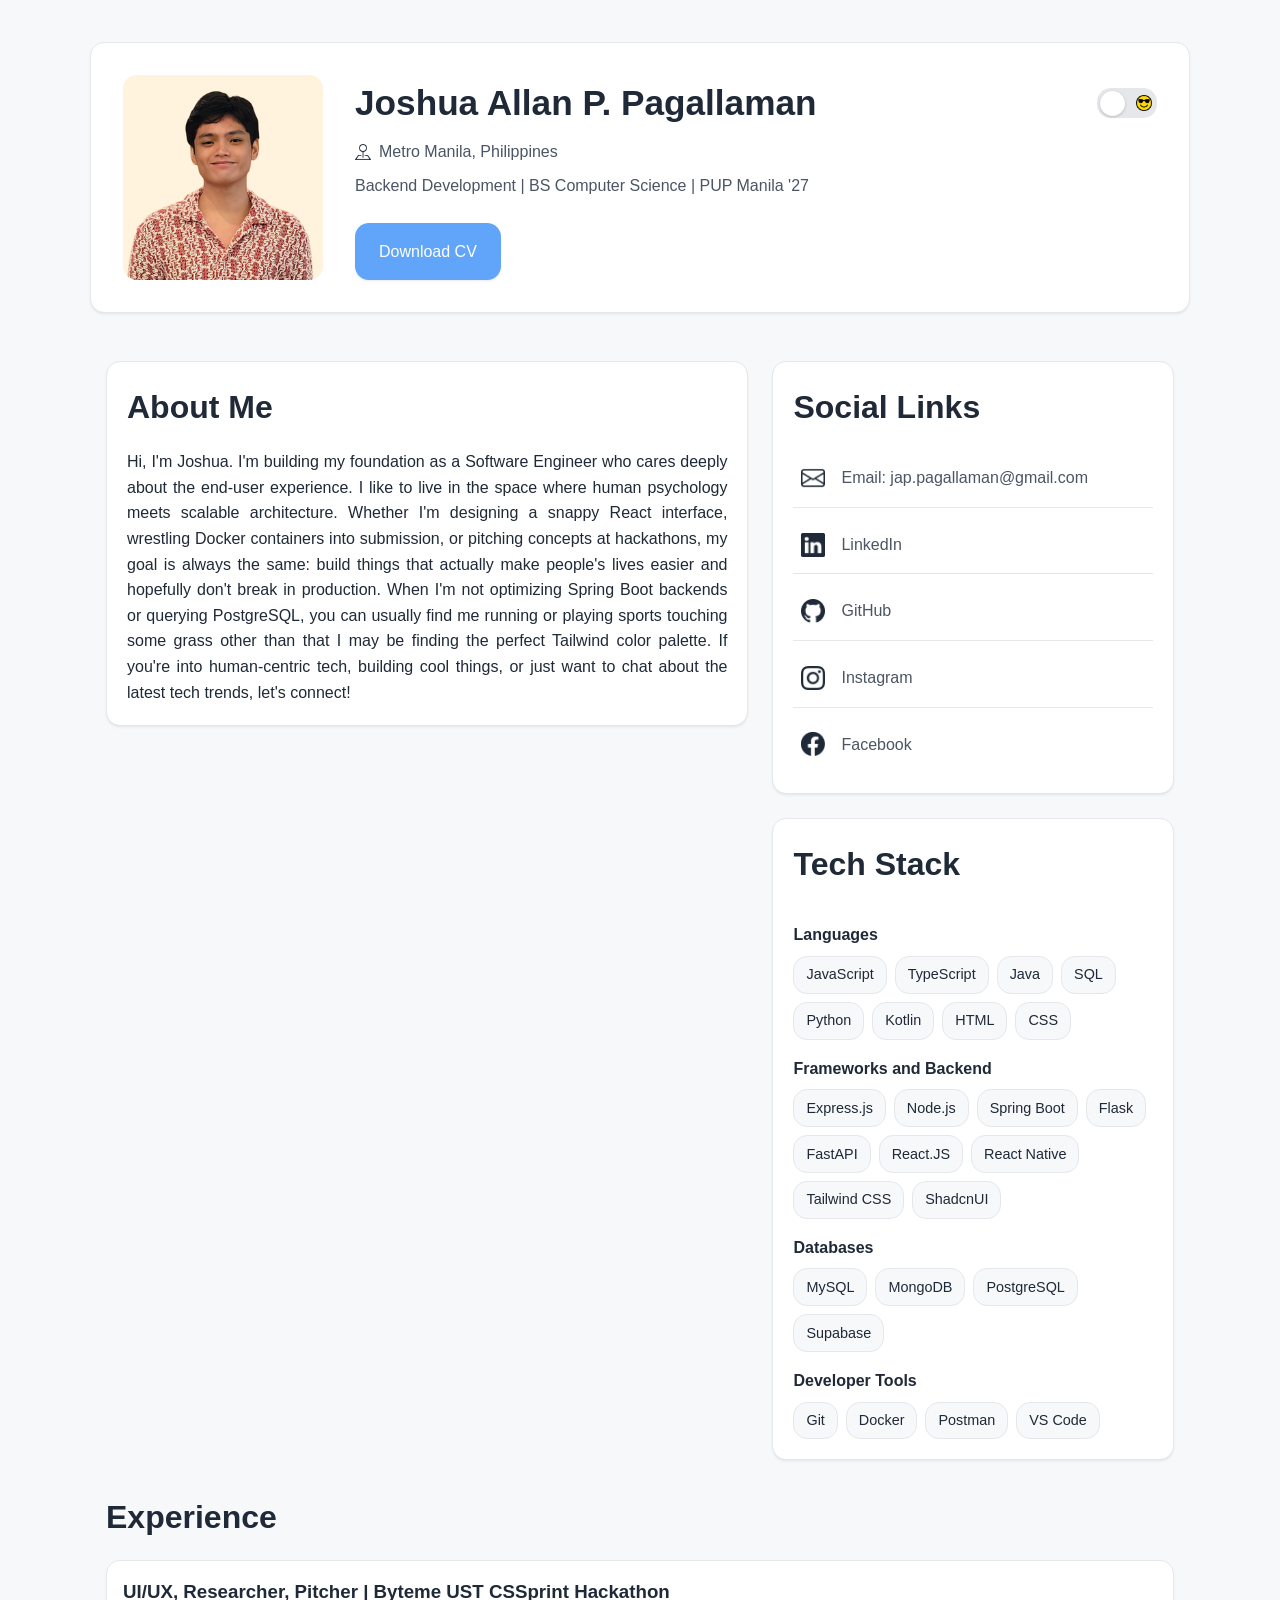
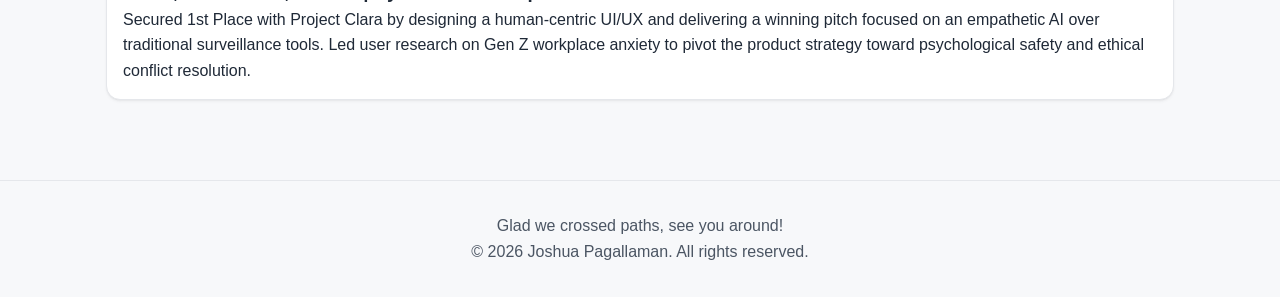
==== index.html @ dba061c0 "[Refactor] main layout and add skills styles Rework main content structure and styles for a cleaner " ====
<!doctype html>
<html lang="en">
  <head>
    <meta charset="UTF-8" />
    <meta name="viewport" content="width=device-width, initial-scale=1.0" />
    <meta
      name="description"
      content="Portfolio website showcasing my work and projects"
    />
    <meta name="author" content="Joshua Pagallaman" />
    <title>Joshua Pagallaman - Developer Portfolio</title>
    <link rel="icon" type="image/png" href="assets/images/prof_portfolio.png" />

    <link rel="stylesheet" href="css/styles.css" />
  </head>
  <body>
    <!-- Header Section -->
    <header>
      <section class="profile-header">
        <img
          src="assets/images/prof_portfolio.png"
          alt="Joshua Pagallaman Profile Photo"
          class="profile-image"
        />
        <div class="profile-details">
          <div class="profile-title">
            <h1>Joshua Allan P. Pagallaman</h1>
            <div class="theme-slider-container">
              <input
                type="checkbox"
                id="theme-toggle-checkbox"
                class="theme-toggle-checkbox"
              />
              <label for="theme-toggle-checkbox" class="theme-slider">
                <span class="slider-icon moon"
                  ><img src="assets/icons/dark.png" alt="Dark Mode"
                /></span>
                <span class="slider-icon sun"
                  ><img src="assets/icons/light.png" alt="Light Mode"
                /></span>
              </label>
            </div>
          </div>
          <p class="location">
            <img src="assets/icons/pinLogo.png" alt="Location" /> Metro Manila,
            Philippines
          </p>
          <p>Backend Development | BS Computer Science | PUP Manila '27</p>
          <div class="profile-actions">
            <a
              href="assets/docs/PAGALLAMAN_CV (1).pdf"
              download="Joshua_Pagallaman_Resume.pdf"
              class="cta-button"
              >Download CV</a
            >
          </div>
        </div>
      </section>
    </header>

    <main>
  <!-- Main Content Grid -->
  <div class="info-grid">
    <section id="about">
      <h2>About Me</h2>
      <p>
        Hi, I'm Joshua. I'm building my foundation as a Software Engineer who
        cares deeply about the end-user experience. I like to live in the space 
        where human psychology meets scalable architecture. Whether I'm designing 
        a snappy React interface, wrestling Docker containers into submission, or 
        pitching concepts at hackathons, my goal is always the same: 
        build things that actually make people's lives easier and hopefully don't break in 
        production. When I'm not optimizing Spring Boot backends or querying PostgreSQL, 
        you can usually find me running or playing sports touching some grass other than that I may be 
        finding the perfect Tailwind color palette. If you're into human-centric tech, building cool 
        things, or just want to chat about the latest tech trends, let's connect!
      </p>
    </section>

    <div class="right-column">
      <!-- Social Links Section -->
      <section id="social">
        <h2>Social Links</h2>
        <ul class="social-icon-list">
          <li>
            <a
              href="https://mail.google.com/mail/?view=cm&fs=1&to=jap.pagallaman@gmail.com"
              target="_blank"
            >
              <img src="assets/icons/mailLogo.png" alt="Email" />
              <span>Email: jap.pagallaman@gmail.com</span>
            </a>
          </li>
          <li>
            <a
              href="https://www.linkedin.com/in/joshuapagallaman/"
              target="_blank"
              aria-label="LinkedIn"
            >
              <img src="assets/icons/linkedInLogo.png" alt="LinkedIn" />
              <span>LinkedIn</span>
            </a>
          </li>
          <li>
            <a
              href="https://github.com/Jaushi"
              target="_blank"
              aria-label="GitHub"
            >
              <img src="assets/icons/githubLogo.png" alt="GitHub" />
              <span>GitHub</span>
            </a>
          </li>
          <li>
            <a
              href="https://www.instagram.com/jap.pagallaman"
              target="_blank"
              aria-label="Instagram"
            >
              <img src="assets/icons/igLogo.png" alt="Instagram" />
              <span>Instagram</span>
            </a>
          </li>
          <li>
            <a
              href="https://www.facebook.com/joshuaallan.pagallaman"
              target="_blank"
              aria-label="Facebook"
            >
              <img src="assets/icons/facebookLogo.png" alt="Facebook" />
              <span>Facebook</span>
            </a>
          </li>
        </ul>
      </section>

      <!-- Skills Section -->
      <section id="skills">
        <div class="section-head">
          <h2>Tech Stack</h2>
        </div>

        <div class="tech-grid">
          <div class="tech-group">
            <h3>Languages</h3>
            <ul class="tech-tags">
              <li>JavaScript</li>
              <li>TypeScript</li>
              <li>Java</li>
              <li>SQL</li>
              <li>Python</li>
              <li>Kotlin</li>
              <li>HTML</li>
              <li>CSS</li>
            </ul>
          </div>

          <div class="tech-group">
            <h3>Frameworks and Backend</h3>
            <ul class="tech-tags">
              <li>Express.js</li>
              <li>Node.js</li>
              <li>Spring Boot</li>
              <li>Flask</li>
              <li>FastAPI</li>
              <li>React.JS</li>
              <li>React Native</li>
              <li>Tailwind CSS</li>
              <li>ShadcnUI</li>
            </ul>
          </div>

          <div class="tech-group">
            <h3>Databases</h3>
            <ul class="tech-tags">
              <li>MySQL</li>
              <li>MongoDB</li>
              <li>PostgreSQL</li>
              <li>Supabase</li>
            </ul>
          </div>

          <div class="tech-group">
            <h3>Developer Tools</h3>
            <ul class="tech-tags">
              <li>Git</li>
              <li>Docker</li>
              <li>Postman</li>
              <li>VS Code</li>
            </ul>
          </div>
        </div>
      </section>
    </div>
  </div>

  <!-- Experience Section -->
  <section id="experience">
    <h2>Experience</h2>
    <div class="project-grid">
      <article class="project-card">
        <h3>UI/UX, Researcher, Pitcher | Byteme UST CSSprint Hackathon</h3>
        <p>
          Secured 1st Place with Project Clara by designing a human-centric
          UI/UX and delivering a winning pitch focused on an empathetic AI
          over traditional surveillance tools. Led user research on Gen Z
          workplace anxiety to pivot the product strategy toward
          psychological safety and ethical conflict resolution.
        </p>
      </article>
      <!-- ... other project cards ... -->
    </div>
  </section>
</main>

    <!-- Footer -->
    <footer>
      <p>Glad we crossed paths, see you around!</p>
      <p>&copy; 2026 Joshua Pagallaman. All rights reserved.</p>
    </footer>

    <script>
      (() => {
        const root = document.documentElement;
        const toggleCheckbox = document.getElementById("theme-toggle-checkbox");
        const saved = localStorage.getItem("theme");
        const systemDark = window.matchMedia("(prefers-color-scheme: dark)");

        function setTheme(theme) {
          root.setAttribute("data-theme", theme);
          localStorage.setItem("theme", theme);
          toggleCheckbox.checked = theme === "dark";
        }

        const initialTheme = saved || (systemDark.matches ? "dark" : "light");
        setTheme(initialTheme);

        toggleCheckbox.addEventListener("change", () => {
          const newTheme = toggleCheckbox.checked ? "dark" : "light";
          setTheme(newTheme);
        });
      })();
    </script>
  </body>
</html>
---- css/styles.css ----
:root {
  /* Light Mode */
  --primary-color: #2563eb;
  --text-primary: #1f2937;
  --text-secondary: #4b5563;
  --bg-primary: #f7f8fa;
  --bg-secondary: #ffffff;
  --border-color: #e5e7eb;
  --shadow-color: 220 3% 15%;

  /* Dark Mode*/
  --primary-color-dark: #60a5fa;
  --text-primary-dark: #e5e7eb;
  --text-secondary-dark: #9ca3af;
  --bg-primary-dark: #0f1115;
  --bg-secondary-dark: #161a22;
  --border-color-dark: #2a3441;
  --shadow-color-dark: 220 40% 2%;
  --button-bg-dark: #3b82f6;

  --container: 1100px;
  --radius: 14px;
  --shadow-sm:
    0 1px 2px -1px hsl(var(--shadow-color) / 0.1),
    0 2px 4px -2px hsl(var(--shadow-color) / 0.1);
  --shadow-lg:
    0 10px 15px -3px hsl(var(--shadow-color) / 0.1),
    0 4px 6px -4px hsl(var(--shadow-color) / 0.1);
}

:root[data-theme="dark"] {
  --primary-color: var(--primary-color-dark);
  --text-primary: var(--text-primary-dark);
  --text-secondary: var(--text-secondary-dark);
  --bg-primary: var(--bg-primary-dark);
  --bg-secondary: var(--bg-secondary-dark);
  --border-color: var(--border-color-dark);
  --shadow-color: var(--shadow-color-dark);
}

* {
  margin: 0;
  padding: 0;
  box-sizing: border-box;
}

html {
  scroll-behavior: smooth;
}

body {
  font-family: "Inter", "Segoe UI", Tahoma, Geneva, Verdana, sans-serif;
  line-height: 1.6;
  color: var(--text-primary);
  background-color: var(--bg-primary);
  padding-top: 10px;
  transition:
    background-color 0.3s ease,
    color 0.25s ease;
}

img {
  max-width: 100%;
  height: auto;
  display: block;
}

.theme-slider-container {
  position: relative;
}

.theme-toggle-checkbox {
  display: none;
}

.theme-slider {
  display: flex;
  align-items: center;
  justify-content: space-between;
  width: 60px;
  height: 30px;
  background-color: var(--border-color);
  border-radius: var(--radius);
  cursor: pointer;
  position: relative;
  padding: 3px;
  transition: background-color 0.3s ease;
}

.theme-slider::before {
  content: "";
  position: absolute;
  top: 3px;
  left: 3px;
  width: 25px;
  height: 25px;
  background-color: white;
  border-radius: 50%;
  transition: transform 0.3s ease;
  box-shadow: 0 1px 3px rgba(0, 0, 0, 0.2);
}

.theme-toggle-checkbox:checked + .theme-slider {
  background-color: var(--primary-color-dark);
}

.theme-toggle-checkbox:checked + .theme-slider::before {
  transform: translateX(30px);
}

.theme-slider-container,
.theme-slider,
.slider-icon,
.theme-slider img {
  user-select: none;
  -webkit-user-select: none;
  -ms-user-select: none;
  -webkit-tap-highlight-color: transparent;
}

.theme-slider {
  cursor: pointer;
}

.theme-slider img {
  -webkit-user-drag: none;
}

.slider-icon {
  display: flex;
  align-items: center;
  justify-content: center;
  width: 20px;
  height: 20px;
}

.slider-icon img {
  width: 16px;
  height: 16px;
}

main {
  max-width: var(--container);
  margin: 0 auto;
  padding: 1rem;
}

.profile-header {
  max-width: var(--container);
  margin: 2rem auto;
  padding: 2rem;
  background-color: var(--bg-secondary);
  border: 1px solid var(--border-color);
  border-radius: var(--radius);
  box-shadow: var(--shadow-sm);
  display: grid;
  grid-template-columns: auto 1fr;
  align-items: center;
  gap: 2rem;
}

.profile-image {
  width: 200px;
  height: 205px;
  border-radius: var(--radius);
  object-fit: cover;
}

.profile-details {
  display: flex;
  flex-direction: column;
  gap: 0.5rem;
  text-align: left;
}

.profile-title {
  display: flex;
  justify-content: space-between;
  align-items: center;
  gap: 1rem;
}

.profile-header h1 {
  font-size: clamp(1.5rem, 5vw, 2.2rem);
  color: var(--text-primary);
  margin: 0;
}

.profile-header p {
  max-width: 60ch;
  color: var(--text-secondary);
  margin: 0;
}

.location {
  display: flex;
  align-items: center;
  gap: 0.5rem;
}

.location img {
  width: 16px;
  height: 16px;
  display: inline-block;
}

.profile-actions {
  margin-top: 1rem;
  display: flex;
  gap: 1rem;
}

.cta-button {
  display: inline-block;
  padding: 1rem 1.5rem;
  background-color: var(--primary-color-dark);
  color: white;
  border-radius: var(--radius);
  text-decoration: none;
  font-weight: 500;
  transition:
    transform 0.2s ease,
    box-shadow 0.3s ease,
    background-color 0.3s ease;
  box-shadow: var(--shadow-sm);
}

.cta-button:hover {
  transform: translateY(-2px);
  box-shadow: var(--shadow-lg);
  background-color: var(--button-bg-dark)
}

@media (max-width: 768px) {
  .profile-header {
    grid-template-columns: 1fr;
    justify-items: center;
    text-align: center;
    gap: 1.5rem;
    padding: 1.5rem;
  }

  .profile-details {
    align-items: center;
  }

  .profile-title {
    flex-direction: column-reverse;
  }
}

section {
  padding: 2rem 0;
}

section h2 {
  font-size: clamp(1.25rem, 4vw, 2rem);
  margin-bottom: 1rem;
  color: var(--text-primary);
}

.section-head {
  display: flex;
  align-items: center;
  gap: 1rem;
  margin-bottom: 1rem;
}

.view-all {
  text-decoration: none;
  color: var(--text-secondary);
  font-weight: 600;
}

.view-all:hover {
  color: var(--primary-color);
}

.tech-grid { 
  display: grid;
  gap: 1rem;
}

.tech-group h3 {
  color: var(--text-primary);
  font-size: 1rem;
  margin-bottom: 0.5rem;
}

.tech-tags {
  list-style: none;
  display: flex;
  flex-wrap: wrap;
  gap: 0.5rem;
  padding: 0;
  margin: 0;
}

.tech-tags li {
  padding: 0.4rem 0.75rem;
  border: 1px solid var(--border-color);
  border-radius: var(--radius);
  background: var(--bg-primary);
  color: var(--text-primary);
  font-size: 0.9rem;
  box-shadow: none;
  max-width: none;
}

.info-grid {
  display: grid;
  grid-template-columns: 1fr;
  gap: 1.5rem;
  align-items: start;
}

.left-column {
  display: flex;
  flex-direction: column;
  gap: 1.5rem;
}

.right-column {
  display: flex;
  flex-direction: column;
  gap: 1.5rem;
}

@media (min-width: 992px) {
  .info-grid {
    grid-template-columns: 1.6fr 1fr;
  }
}

#about,
#skills,
#social {
  background-color: var(--bg-secondary);
  border: 1px solid var(--border-color);
  border-radius: var(--radius);
  padding: 1.25rem;
  box-shadow: var(--shadow-sm);
}

#skills {
  max-width: 642px;
  width: 100%;
  margin-top: 0;
}

.social-icon-list {
  list-style: none;
  display: flex;
  padding: 0;
  flex-direction: column;
  gap: 0.5rem;
}

.social-icon-list li {
  border-bottom: 1px solid var(--border-color);
}

.social-icon-list li:last-child {
  border-bottom: none;
}

.social-icon-list a {
  display: flex;
  align-items: center;
  gap: 1rem;
  padding: 1rem 0.5rem;
  text-decoration: none;
  color: var(--text-secondary);
  transition:
    color 0.3s ease,
    transform 0.2s ease,
    box-shadow 0.3s ease;

}

.social-icon-list a:hover {
  color: var(--primary-color);
  transform: translateY(-2px);
  box-shadow: var(--shadow-lg);
}

.social-icon-list img {
  width: 24px;
  height: 24px;
}
:root[data-theme="dark"] .social-icon-list img,
:root[data-theme="dark"] .location img {
  filter: brightness(0) invert(1);
}

#about p {
  text-align: justify;
  max-width: 70ch;
  margin: 0 auto;
}

.project-grid {
  display: grid;
  gap: 1rem;
}

.project-card {
  background-color: var(--bg-secondary);
  border: 1px solid var(--border-color);
  border-radius: var(--radius);
  padding: 1rem;
  box-shadow: var(--shadow-sm);
  transition:
    transform 0.2s ease,
    box-shadow 0.3s ease;
}

.project-card:hover {
  transform: translateY(-2px);
  box-shadow: var(--shadow-lg);
}

footer {
  margin-top: 2rem;
  padding: 2rem 1rem;
  text-align: center;
  color: var(--text-secondary);
  border-top: 1px solid var(--border-color);
}
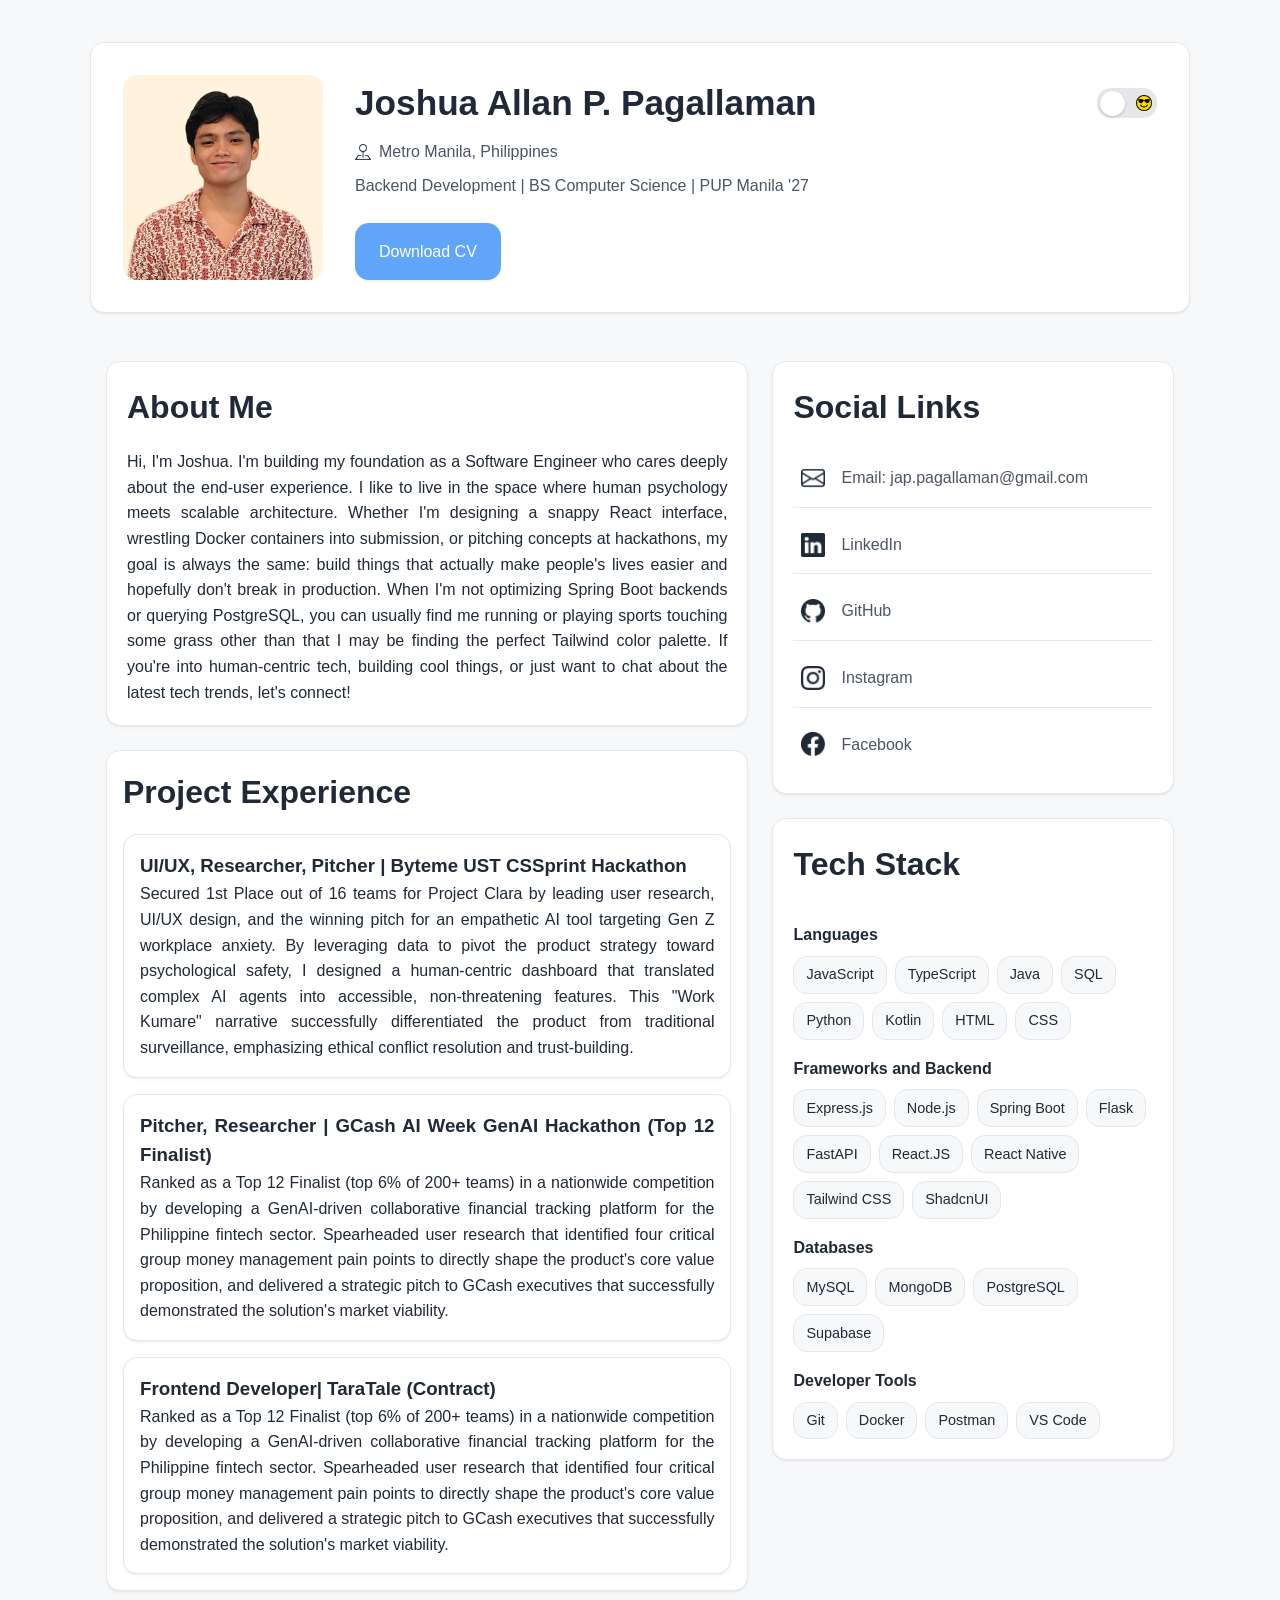
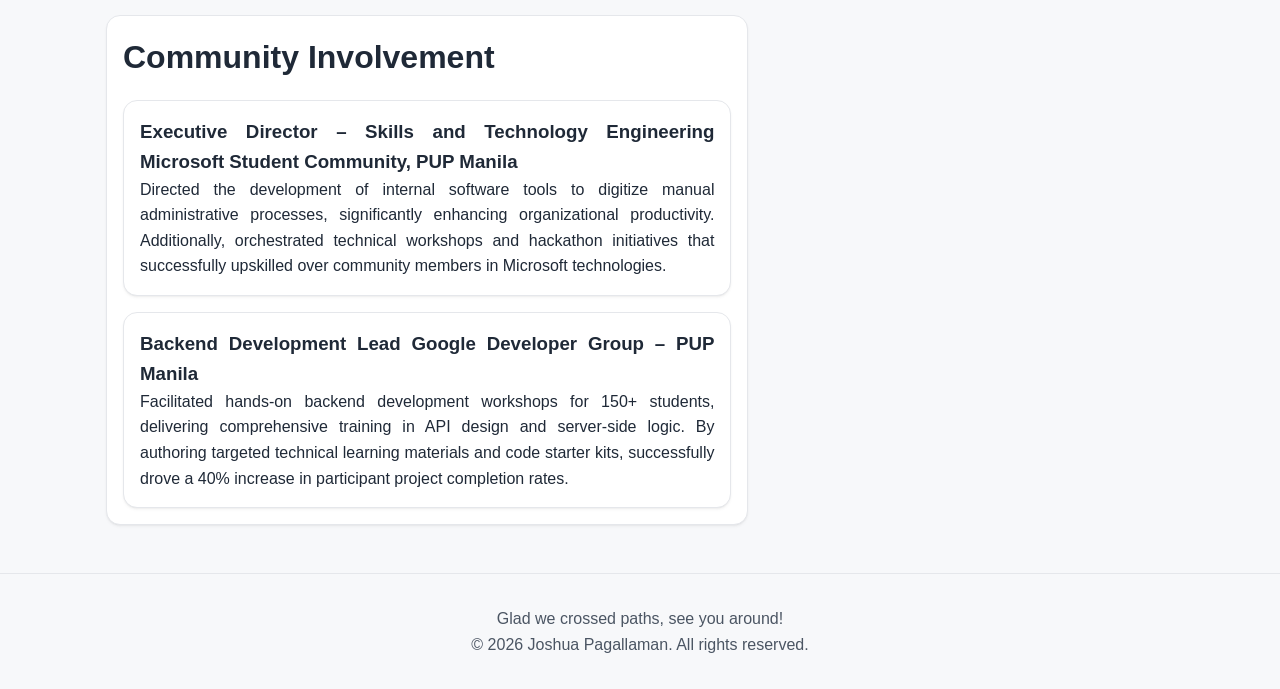
==== commit 119d7767: "[Refactor] layout and add Experience/Community Reorganize main content into left- and right-column l" ====
--- a/index.html
+++ b/index.html
@@ -59,159 +59,224 @@
     </header>
 
     <main>
-  <!-- Main Content Grid -->
-  <div class="info-grid">
-    <section id="about">
-      <h2>About Me</h2>
-      <p>
-        Hi, I'm Joshua. I'm building my foundation as a Software Engineer who
-        cares deeply about the end-user experience. I like to live in the space 
-        where human psychology meets scalable architecture. Whether I'm designing 
-        a snappy React interface, wrestling Docker containers into submission, or 
-        pitching concepts at hackathons, my goal is always the same: 
-        build things that actually make people's lives easier and hopefully don't break in 
-        production. When I'm not optimizing Spring Boot backends or querying PostgreSQL, 
-        you can usually find me running or playing sports touching some grass other than that I may be 
-        finding the perfect Tailwind color palette. If you're into human-centric tech, building cool 
-        things, or just want to chat about the latest tech trends, let's connect!
-      </p>
-    </section>
-
-    <div class="right-column">
-      <!-- Social Links Section -->
-      <section id="social">
-        <h2>Social Links</h2>
-        <ul class="social-icon-list">
-          <li>
-            <a
-              href="https://mail.google.com/mail/?view=cm&fs=1&to=jap.pagallaman@gmail.com"
-              target="_blank"
-            >
-              <img src="assets/icons/mailLogo.png" alt="Email" />
-              <span>Email: jap.pagallaman@gmail.com</span>
-            </a>
-          </li>
-          <li>
-            <a
-              href="https://www.linkedin.com/in/joshuapagallaman/"
-              target="_blank"
-              aria-label="LinkedIn"
-            >
-              <img src="assets/icons/linkedInLogo.png" alt="LinkedIn" />
-              <span>LinkedIn</span>
-            </a>
-          </li>
-          <li>
-            <a
-              href="https://github.com/Jaushi"
-              target="_blank"
-              aria-label="GitHub"
-            >
-              <img src="assets/icons/githubLogo.png" alt="GitHub" />
-              <span>GitHub</span>
-            </a>
-          </li>
-          <li>
-            <a
-              href="https://www.instagram.com/jap.pagallaman"
-              target="_blank"
-              aria-label="Instagram"
-            >
-              <img src="assets/icons/igLogo.png" alt="Instagram" />
-              <span>Instagram</span>
-            </a>
-          </li>
-          <li>
-            <a
-              href="https://www.facebook.com/joshuaallan.pagallaman"
-              target="_blank"
-              aria-label="Facebook"
-            >
-              <img src="assets/icons/facebookLogo.png" alt="Facebook" />
-              <span>Facebook</span>
-            </a>
-          </li>
-        </ul>
-      </section>
-
-      <!-- Skills Section -->
-      <section id="skills">
-        <div class="section-head">
-          <h2>Tech Stack</h2>
+      <!-- Main Content Grid -->
+      <div class="info-grid">
+        <div class="left-column"> 
+        <section id="about">
+          <h2>About Me</h2>
+          <p>
+            Hi, I'm Joshua. I'm building my foundation as a Software Engineer
+            who cares deeply about the end-user experience. I like to live in
+            the space where human psychology meets scalable architecture.
+            Whether I'm designing a snappy React interface, wrestling Docker
+            containers into submission, or pitching concepts at hackathons, my
+            goal is always the same: build things that actually make people's
+            lives easier and hopefully don't break in production. When I'm not
+            optimizing Spring Boot backends or querying PostgreSQL, you can
+            usually find me running or playing sports touching some grass other
+            than that I may be finding the perfect Tailwind color palette. If
+            you're into human-centric tech, building cool things, or just want
+            to chat about the latest tech trends, let's connect!
+          </p>
+        </section>
+
+        <!-- Experience Section -->
+        <section id="experience">
+          <h2>Project Experience</h2>
+          <div class="project-grid">
+            <article class="project-card">
+              <h3>
+                UI/UX, Researcher, Pitcher | Byteme UST CSSprint Hackathon
+              </h3>
+              <p>
+                Secured 1st Place out of 16 teams for Project Clara by leading user research, 
+                UI/UX design, and the winning pitch for an empathetic AI tool targeting Gen Z 
+                workplace anxiety. By leveraging data to pivot the product strategy toward 
+                psychological safety, I designed a human-centric dashboard that translated 
+                complex AI agents into accessible, non-threatening features. This "Work Kumare" 
+                narrative successfully differentiated the product from traditional surveillance, 
+                emphasizing ethical conflict resolution and trust-building.
+              </p>
+            </article>
+
+            <article class="project-card">
+              <h3>
+                Pitcher, Researcher | GCash AI Week GenAI Hackathon (Top 12 Finalist)
+              </h3>
+              <p>
+                Ranked as a Top 12 Finalist (top 6% of 200+ teams) in a nationwide competition 
+                by developing a GenAI-driven collaborative financial tracking platform for the 
+                Philippine fintech sector. Spearheaded user research that identified four critical 
+                group money management pain points to directly shape the product's core value proposition, 
+                and delivered a strategic pitch to GCash executives that successfully demonstrated the solution's 
+                market viability.
+              </p>
+            </article>
+
+            <article class="project-card">
+              <h3>
+                Frontend Developer| TaraTale (Contract)
+              </h3>
+              <p>
+                Ranked as a Top 12 Finalist (top 6% of 200+ teams) in a nationwide competition 
+                by developing a GenAI-driven collaborative financial tracking platform for the 
+                Philippine fintech sector. Spearheaded user research that identified four critical 
+                group money management pain points to directly shape the product's core value proposition, 
+                and delivered a strategic pitch to GCash executives that successfully demonstrated the solution's 
+                market viability.
+              </p>
+            </article>
+          </div>
+        </section>
+
+        <!-- Community Involvement Section -->
+        <section id="community-involvement">
+          <h2>Community Involvement</h2>
+          <div class="project-grid">
+            <article class="project-card">
+              <h3>
+                Executive Director – Skills and Technology Engineering Microsoft Student Community, PUP Manila
+              </h3>
+              <p>
+                Directed the development of internal software tools to digitize manual administrative 
+                processes, significantly enhancing organizational productivity. Additionally, orchestrated 
+                technical workshops and hackathon initiatives that successfully upskilled over community 
+                members in Microsoft technologies.
+              </p>
+            </article>
+
+            <article class="project-card">
+              <h3>
+                Backend Development Lead Google Developer Group – PUP Manila
+              </h3>
+              <p>
+                Facilitated hands-on backend development workshops for 150+ students, delivering 
+                comprehensive training in API design and server-side logic. By authoring targeted 
+                technical learning materials and code starter kits, successfully drove a 40% increase 
+                in participant project completion rates.
+              </p>
+            </article>
+          </div>
+        </section>
+      </div>
+
+        <div class="right-column">
+          <!-- Social Links Section -->
+          <section id="social">
+            <h2>Social Links</h2>
+            <ul class="social-icon-list">
+              <li>
+                <a
+                  href="https://mail.google.com/mail/?view=cm&fs=1&to=jap.pagallaman@gmail.com"
+                  target="_blank"
+                >
+                  <img src="assets/icons/mailLogo.png" alt="Email" />
+                  <span>Email: jap.pagallaman@gmail.com</span>
+                </a>
+              </li>
+              <li>
+                <a
+                  href="https://www.linkedin.com/in/joshuapagallaman/"
+                  target="_blank"
+                  aria-label="LinkedIn"
+                >
+                  <img src="assets/icons/linkedInLogo.png" alt="LinkedIn" />
+                  <span>LinkedIn</span>
+                </a>
+              </li>
+              <li>
+                <a
+                  href="https://github.com/Jaushi"
+                  target="_blank"
+                  aria-label="GitHub"
+                >
+                  <img src="assets/icons/githubLogo.png" alt="GitHub" />
+                  <span>GitHub</span>
+                </a>
+              </li>
+              <li>
+                <a
+                  href="https://www.instagram.com/jap.pagallaman"
+                  target="_blank"
+                  aria-label="Instagram"
+                >
+                  <img src="assets/icons/igLogo.png" alt="Instagram" />
+                  <span>Instagram</span>
+                </a>
+              </li>
+              <li>
+                <a
+                  href="https://www.facebook.com/joshuaallan.pagallaman"
+                  target="_blank"
+                  aria-label="Facebook"
+                >
+                  <img src="assets/icons/facebookLogo.png" alt="Facebook" />
+                  <span>Facebook</span>
+                </a>
+              </li>
+            </ul>
+          </section>
+
+          <!-- Skills Section -->
+          <section id="skills">
+            <div class="section-head">
+              <h2>Tech Stack</h2>
+            </div>
+
+            <div class="tech-grid">
+              <div class="tech-group">
+                <h3>Languages</h3>
+                <ul class="tech-tags">
+                  <li>JavaScript</li>
+                  <li>TypeScript</li>
+                  <li>Java</li>
+                  <li>SQL</li>
+                  <li>Python</li>
+                  <li>Kotlin</li>
+                  <li>HTML</li>
+                  <li>CSS</li>
+                </ul>
+              </div>
+
+              <div class="tech-group">
+                <h3>Frameworks and Backend</h3>
+                <ul class="tech-tags">
+                  <li>Express.js</li>
+                  <li>Node.js</li>
+                  <li>Spring Boot</li>
+                  <li>Flask</li>
+                  <li>FastAPI</li>
+                  <li>React.JS</li>
+                  <li>React Native</li>
+                  <li>Tailwind CSS</li>
+                  <li>ShadcnUI</li>
+                </ul>
+              </div>
+
+              <div class="tech-group">
+                <h3>Databases</h3>
+                <ul class="tech-tags">
+                  <li>MySQL</li>
+                  <li>MongoDB</li>
+                  <li>PostgreSQL</li>
+                  <li>Supabase</li>
+                </ul>
+              </div>
+
+              <div class="tech-group">
+                <h3>Developer Tools</h3>
+                <ul class="tech-tags">
+                  <li>Git</li>
+                  <li>Docker</li>
+                  <li>Postman</li>
+                  <li>VS Code</li>
+                </ul>
+              </div>
+            </div>
+          </section>
         </div>
-
-        <div class="tech-grid">
-          <div class="tech-group">
-            <h3>Languages</h3>
-            <ul class="tech-tags">
-              <li>JavaScript</li>
-              <li>TypeScript</li>
-              <li>Java</li>
-              <li>SQL</li>
-              <li>Python</li>
-              <li>Kotlin</li>
-              <li>HTML</li>
-              <li>CSS</li>
-            </ul>
-          </div>
-
-          <div class="tech-group">
-            <h3>Frameworks and Backend</h3>
-            <ul class="tech-tags">
-              <li>Express.js</li>
-              <li>Node.js</li>
-              <li>Spring Boot</li>
-              <li>Flask</li>
-              <li>FastAPI</li>
-              <li>React.JS</li>
-              <li>React Native</li>
-              <li>Tailwind CSS</li>
-              <li>ShadcnUI</li>
-            </ul>
-          </div>
-
-          <div class="tech-group">
-            <h3>Databases</h3>
-            <ul class="tech-tags">
-              <li>MySQL</li>
-              <li>MongoDB</li>
-              <li>PostgreSQL</li>
-              <li>Supabase</li>
-            </ul>
-          </div>
-
-          <div class="tech-group">
-            <h3>Developer Tools</h3>
-            <ul class="tech-tags">
-              <li>Git</li>
-              <li>Docker</li>
-              <li>Postman</li>
-              <li>VS Code</li>
-            </ul>
-          </div>
-        </div>
-      </section>
-    </div>
-  </div>
-
-  <!-- Experience Section -->
-  <section id="experience">
-    <h2>Experience</h2>
-    <div class="project-grid">
-      <article class="project-card">
-        <h3>UI/UX, Researcher, Pitcher | Byteme UST CSSprint Hackathon</h3>
-        <p>
-          Secured 1st Place with Project Clara by designing a human-centric
-          UI/UX and delivering a winning pitch focused on an empathetic AI
-          over traditional surveillance tools. Led user research on Gen Z
-          workplace anxiety to pivot the product strategy toward
-          psychological safety and ethical conflict resolution.
-        </p>
-      </article>
-      <!-- ... other project cards ... -->
-    </div>
-  </section>
-</main>
+      </div>
+    </main>
 
     <!-- Footer -->
     <footer>
--- a/css/styles.css
+++ b/css/styles.css
@@ -317,7 +317,7 @@
 .left-column {
   display: flex;
   flex-direction: column;
-  gap: 1.5rem;
+    gap: 1.5rem;
 }
 
 .right-column {
@@ -396,9 +396,23 @@
 #about p {
   text-align: justify;
   max-width: 70ch;
-  margin: 0 auto;
-}
-
+}
+
+#experience {
+  background-color: var(--bg-secondary);
+  border: 1px solid var(--border-color);
+  border-radius: var(--radius);
+  padding: 1rem;
+  box-shadow: var(--shadow-sm);
+}
+
+#community-involvement {
+  background-color: var(--bg-secondary);
+  border: 1px solid var(--border-color);
+  border-radius: var(--radius);
+  padding: 1rem;
+  box-shadow: var(--shadow-sm);
+}
 .project-grid {
   display: grid;
   gap: 1rem;
@@ -410,6 +424,7 @@
   border-radius: var(--radius);
   padding: 1rem;
   box-shadow: var(--shadow-sm);
+  text-align: justify;
   transition:
     transform 0.2s ease,
     box-shadow 0.3s ease;
@@ -418,6 +433,7 @@
 .project-card:hover {
   transform: translateY(-2px);
   box-shadow: var(--shadow-lg);
+  color: var(--primary-color);
 }
 
 footer {
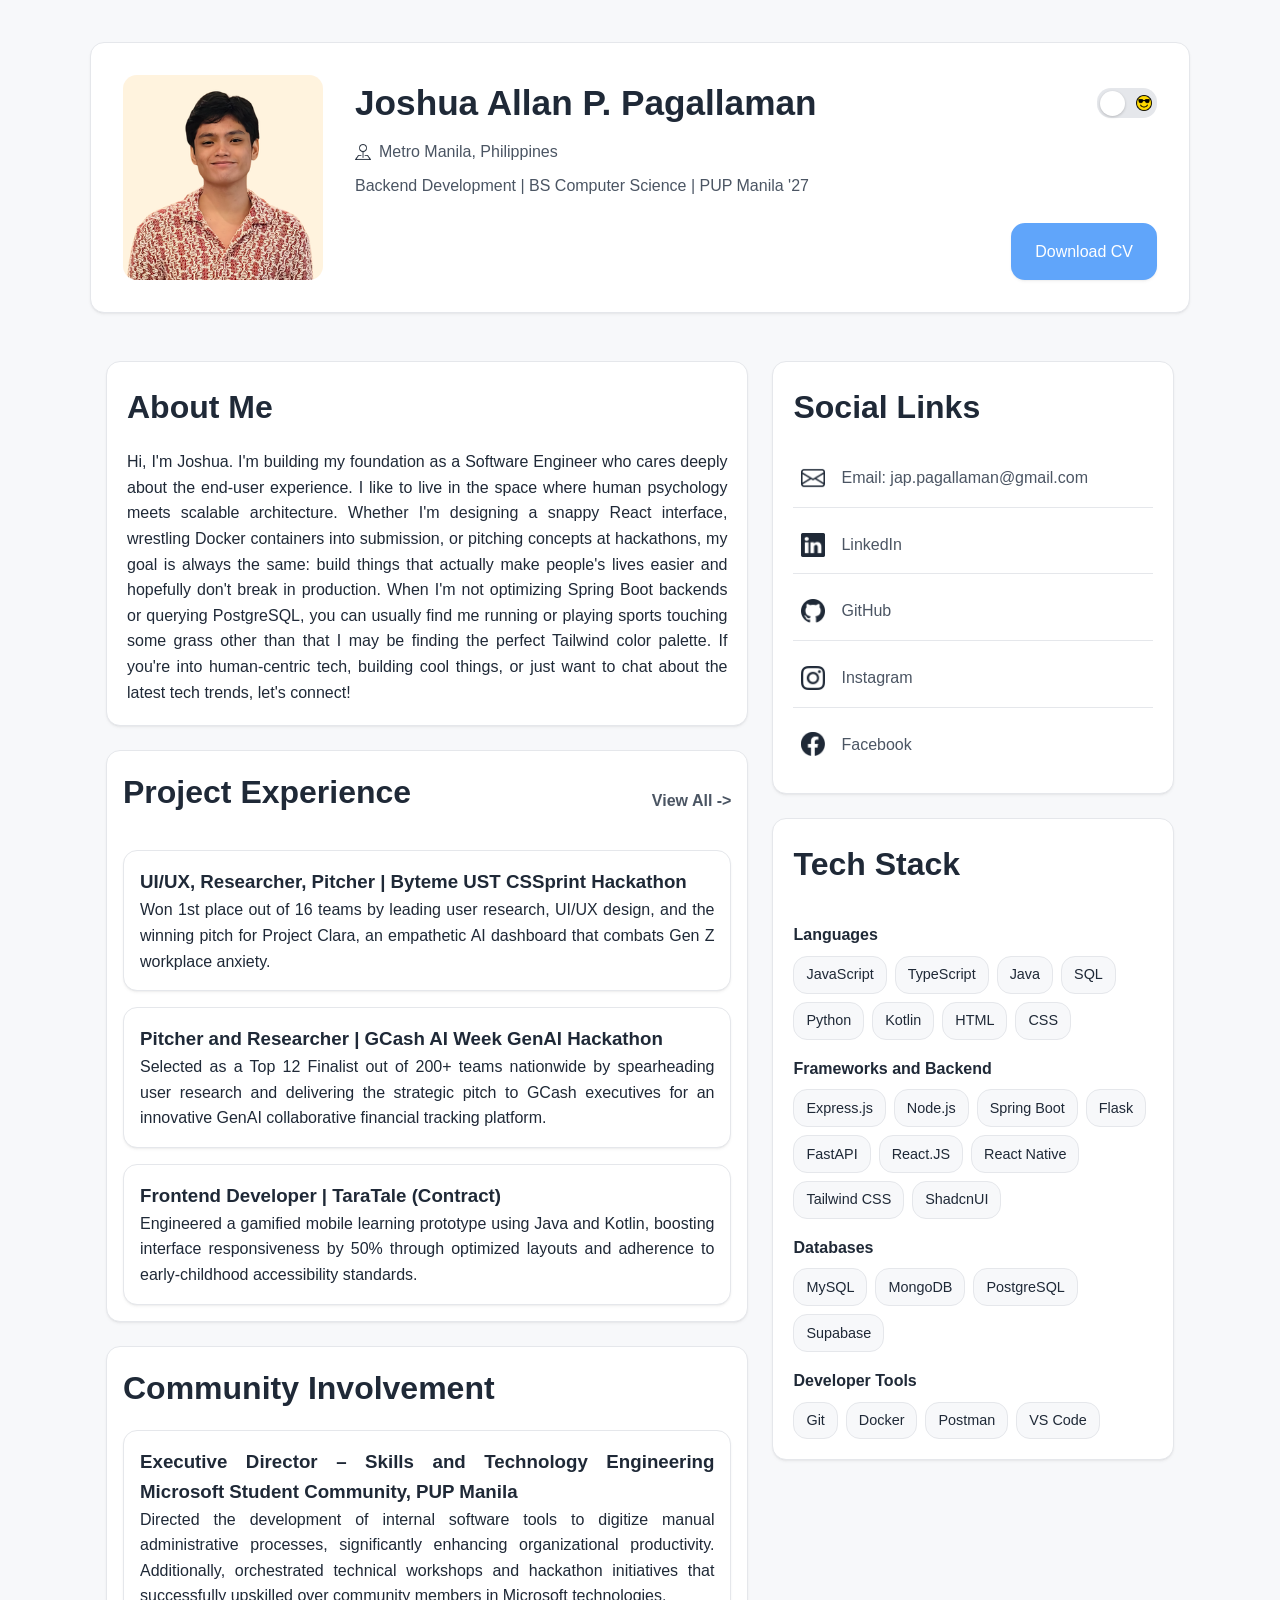
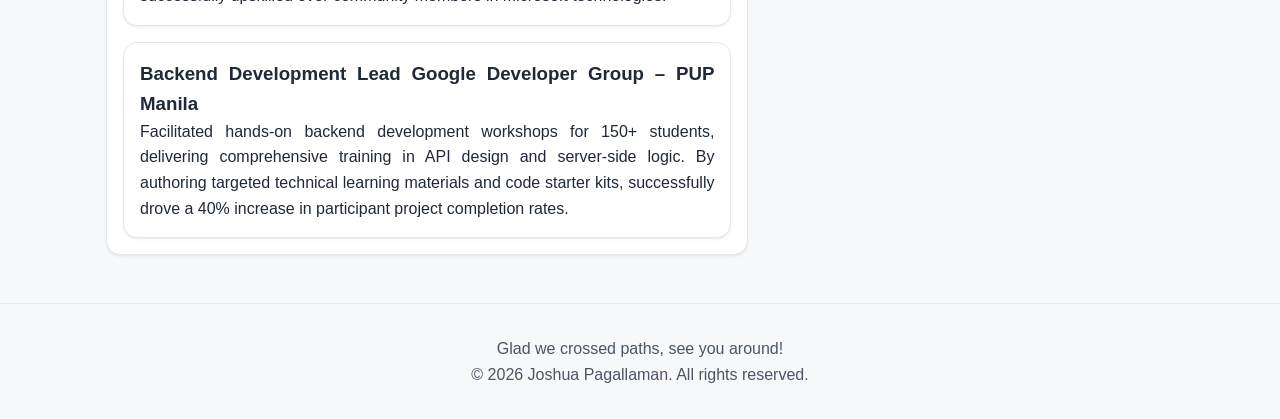
==== commit 75880a07: "[Add] project experience page and tweak styles Add a dedicated project-experience.html page (with th" ====
--- a/index.html
+++ b/index.html
@@ -61,104 +61,101 @@
     <main>
       <!-- Main Content Grid -->
       <div class="info-grid">
-        <div class="left-column"> 
-        <section id="about">
-          <h2>About Me</h2>
-          <p>
-            Hi, I'm Joshua. I'm building my foundation as a Software Engineer
-            who cares deeply about the end-user experience. I like to live in
-            the space where human psychology meets scalable architecture.
-            Whether I'm designing a snappy React interface, wrestling Docker
-            containers into submission, or pitching concepts at hackathons, my
-            goal is always the same: build things that actually make people's
-            lives easier and hopefully don't break in production. When I'm not
-            optimizing Spring Boot backends or querying PostgreSQL, you can
-            usually find me running or playing sports touching some grass other
-            than that I may be finding the perfect Tailwind color palette. If
-            you're into human-centric tech, building cool things, or just want
-            to chat about the latest tech trends, let's connect!
-          </p>
-        </section>
-
-        <!-- Experience Section -->
-        <section id="experience">
-          <h2>Project Experience</h2>
-          <div class="project-grid">
-            <article class="project-card">
-              <h3>
-                UI/UX, Researcher, Pitcher | Byteme UST CSSprint Hackathon
-              </h3>
-              <p>
-                Secured 1st Place out of 16 teams for Project Clara by leading user research, 
-                UI/UX design, and the winning pitch for an empathetic AI tool targeting Gen Z 
-                workplace anxiety. By leveraging data to pivot the product strategy toward 
-                psychological safety, I designed a human-centric dashboard that translated 
-                complex AI agents into accessible, non-threatening features. This "Work Kumare" 
-                narrative successfully differentiated the product from traditional surveillance, 
-                emphasizing ethical conflict resolution and trust-building.
-              </p>
-            </article>
-
-            <article class="project-card">
-              <h3>
-                Pitcher, Researcher | GCash AI Week GenAI Hackathon (Top 12 Finalist)
-              </h3>
-              <p>
-                Ranked as a Top 12 Finalist (top 6% of 200+ teams) in a nationwide competition 
-                by developing a GenAI-driven collaborative financial tracking platform for the 
-                Philippine fintech sector. Spearheaded user research that identified four critical 
-                group money management pain points to directly shape the product's core value proposition, 
-                and delivered a strategic pitch to GCash executives that successfully demonstrated the solution's 
-                market viability.
-              </p>
-            </article>
-
-            <article class="project-card">
-              <h3>
-                Frontend Developer| TaraTale (Contract)
-              </h3>
-              <p>
-                Ranked as a Top 12 Finalist (top 6% of 200+ teams) in a nationwide competition 
-                by developing a GenAI-driven collaborative financial tracking platform for the 
-                Philippine fintech sector. Spearheaded user research that identified four critical 
-                group money management pain points to directly shape the product's core value proposition, 
-                and delivered a strategic pitch to GCash executives that successfully demonstrated the solution's 
-                market viability.
-              </p>
-            </article>
-          </div>
-        </section>
-
-        <!-- Community Involvement Section -->
-        <section id="community-involvement">
-          <h2>Community Involvement</h2>
-          <div class="project-grid">
-            <article class="project-card">
-              <h3>
-                Executive Director – Skills and Technology Engineering Microsoft Student Community, PUP Manila
-              </h3>
-              <p>
-                Directed the development of internal software tools to digitize manual administrative 
-                processes, significantly enhancing organizational productivity. Additionally, orchestrated 
-                technical workshops and hackathon initiatives that successfully upskilled over community 
-                members in Microsoft technologies.
-              </p>
-            </article>
-
-            <article class="project-card">
-              <h3>
-                Backend Development Lead Google Developer Group – PUP Manila
-              </h3>
-              <p>
-                Facilitated hands-on backend development workshops for 150+ students, delivering 
-                comprehensive training in API design and server-side logic. By authoring targeted 
-                technical learning materials and code starter kits, successfully drove a 40% increase 
-                in participant project completion rates.
-              </p>
-            </article>
-          </div>
-        </section>
-      </div>
+        <div class="left-column">
+          <section id="about">
+            <h2>About Me</h2>
+            <p>
+              Hi, I'm Joshua. I'm building my foundation as a Software Engineer
+              who cares deeply about the end-user experience. I like to live in
+              the space where human psychology meets scalable architecture.
+              Whether I'm designing a snappy React interface, wrestling Docker
+              containers into submission, or pitching concepts at hackathons, my
+              goal is always the same: build things that actually make people's
+              lives easier and hopefully don't break in production. When I'm not
+              optimizing Spring Boot backends or querying PostgreSQL, you can
+              usually find me running or playing sports touching some grass
+              other than that I may be finding the perfect Tailwind color
+              palette. If you're into human-centric tech, building cool things,
+              or just want to chat about the latest tech trends, let's connect!
+            </p>
+          </section>
+
+          <!-- Experience Section -->
+          <section id="experience">
+            <div class="section-head">
+              <h2>Project Experience</h2>
+              <a href="project-experience.html" class="view-all">
+                View All -></a
+              >
+            </div>
+            <div class="project-grid">
+              <article class="project-card">
+                <h3>
+                  UI/UX, Researcher, Pitcher | Byteme UST CSSprint Hackathon
+                </h3>
+                <p>
+                  Won 1st place out of 16 teams by leading user research, UI/UX
+                  design, and the winning pitch for Project Clara, an empathetic
+                  AI dashboard that combats Gen Z workplace anxiety.
+                </p>
+              </article>
+
+              <article class="project-card">
+                <h3>Pitcher and Researcher | GCash AI Week GenAI Hackathon</h3>
+                <p>
+                  Selected as a Top 12 Finalist out of 200+ teams nationwide by
+                  spearheading user research and delivering the strategic pitch
+                  to GCash executives for an innovative GenAI collaborative
+                  financial tracking platform.
+                </p>
+              </article>
+
+              <article class="project-card">
+                <h3>Frontend Developer | TaraTale (Contract)</h3>
+                <p>
+                  Engineered a gamified mobile learning prototype using Java and
+                  Kotlin, boosting interface responsiveness by 50% through
+                  optimized layouts and adherence to early-childhood
+                  accessibility standards.
+                </p>
+              </article>
+            </div>
+          </section>
+
+          <!-- Community Involvement Section -->
+          <section id="community-involvement">
+            <h2>Community Involvement</h2>
+            <div class="project-grid">
+              <article class="project-card">
+                <h3>
+                  Executive Director – Skills and Technology Engineering
+                  Microsoft Student Community, PUP Manila
+                </h3>
+                <p>
+                  Directed the development of internal software tools to
+                  digitize manual administrative processes, significantly
+                  enhancing organizational productivity. Additionally,
+                  orchestrated technical workshops and hackathon initiatives
+                  that successfully upskilled over community members in
+                  Microsoft technologies.
+                </p>
+              </article>
+
+              <article class="project-card">
+                <h3>
+                  Backend Development Lead Google Developer Group – PUP Manila
+                </h3>
+                <p>
+                  Facilitated hands-on backend development workshops for 150+
+                  students, delivering comprehensive training in API design and
+                  server-side logic. By authoring targeted technical learning
+                  materials and code starter kits, successfully drove a 40%
+                  increase in participant project completion rates.
+                </p>
+              </article>
+            </div>
+          </section>
+        </div>
 
         <div class="right-column">
           <!-- Social Links Section -->
--- a/css/styles.css
+++ b/css/styles.css
@@ -208,6 +208,7 @@
   margin-top: 1rem;
   display: flex;
   gap: 1rem;
+  justify-content: flex-end;
 }
 
 .cta-button {
@@ -228,7 +229,7 @@
 .cta-button:hover {
   transform: translateY(-2px);
   box-shadow: var(--shadow-lg);
-  background-color: var(--button-bg-dark)
+  background-color: var(--button-bg-dark);
 }
 
 @media (max-width: 768px) {
@@ -261,6 +262,7 @@
 
 .section-head {
   display: flex;
+  justify-content: space-between;
   align-items: center;
   gap: 1rem;
   margin-bottom: 1rem;
@@ -276,7 +278,21 @@
   color: var(--primary-color);
 }
 
-.tech-grid { 
+.home {
+  text-decoration: none;
+  color: var(--text-secondary);
+  font-weight: 600;
+  grid-column: 1 / -1;
+  transition:
+    color 0.3s ease,
+    transform 0.2s ease;
+}
+
+.home:hover {
+  color: var(--primary-color);
+}
+
+.tech-grid {
   display: grid;
   gap: 1rem;
 }
@@ -317,7 +333,7 @@
 .left-column {
   display: flex;
   flex-direction: column;
-    gap: 1.5rem;
+  gap: 1.5rem;
 }
 
 .right-column {
@@ -375,7 +391,6 @@
     color 0.3s ease,
     transform 0.2s ease,
     box-shadow 0.3s ease;
-
 }
 
 .social-icon-list a:hover {
@@ -434,6 +449,10 @@
   transform: translateY(-2px);
   box-shadow: var(--shadow-lg);
   color: var(--primary-color);
+}
+
+.full-width-details {
+  grid-column: 1 / -1;
 }
 
 footer {
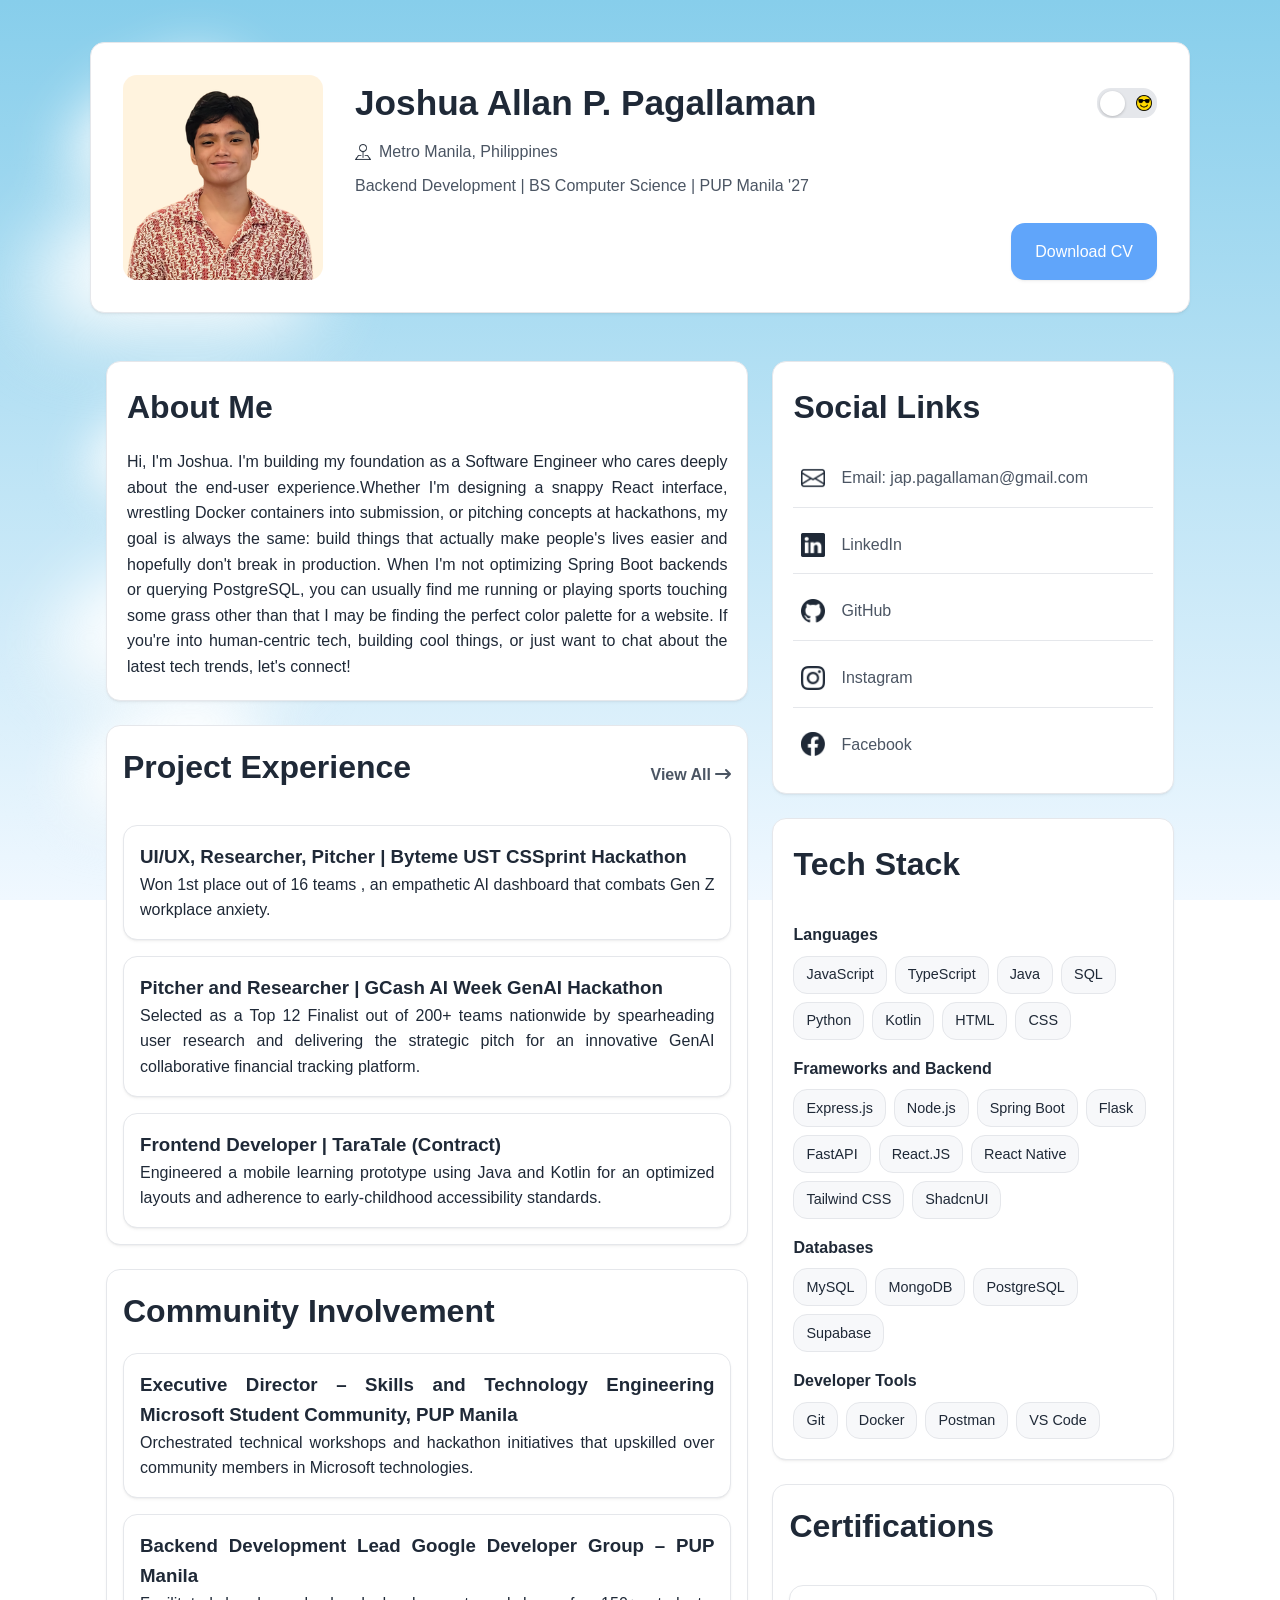
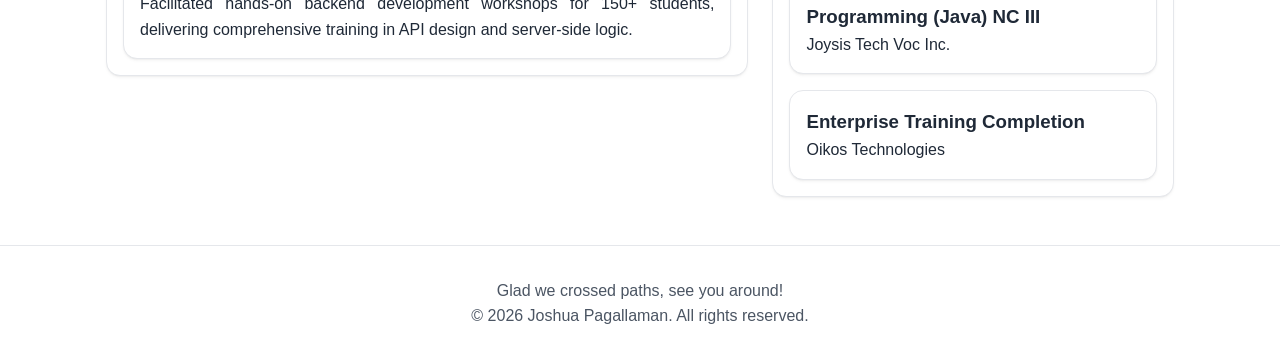
==== commit 58b0cb0b: "[Add] animated backgrounds, certifications & icons Introduce theme-aware animated backgrounds (starf" ====
--- a/index.html
+++ b/index.html
@@ -12,8 +12,41 @@
     <link rel="icon" type="image/png" href="assets/images/prof_portfolio.png" />
 
     <link rel="stylesheet" href="css/styles.css" />
+    <link
+      rel="stylesheet"
+      href="https://cdnjs.cloudflare.com/ajax/libs/font-awesome/6.5.2/css/all.min.css"
+    />
   </head>
   <body>
+    <!-- Starry background animation -->
+    <div id="stars"></div>
+    <div id="stars2"></div>
+    <div id="stars3"></div>
+
+    <!-- Animated Clouds for Light Mode -->
+    <div id="background-wrap">
+      <div class="x1">
+        <div class="cloud"></div>
+      </div>
+      <div class="x2">
+        <div class="cloud"></div>
+      </div>
+      <div class="x3">
+        <div class="cloud"></div>
+      </div>
+      <div class="x4">
+        <div class="cloud"></div>
+      </div>
+      <div class="x5">
+        <div class="cloud"></div>
+      </div>
+    </div>
+
+    <!-- Starry background animation for dark mode -->
+    <div id="stars"></div>
+    <div id="stars2"></div>
+    <div id="stars3"></div>
+
     <!-- Header Section -->
     <header>
       <section class="profile-header">
@@ -66,16 +99,14 @@
             <h2>About Me</h2>
             <p>
               Hi, I'm Joshua. I'm building my foundation as a Software Engineer
-              who cares deeply about the end-user experience. I like to live in
-              the space where human psychology meets scalable architecture.
-              Whether I'm designing a snappy React interface, wrestling Docker
-              containers into submission, or pitching concepts at hackathons, my
-              goal is always the same: build things that actually make people's
-              lives easier and hopefully don't break in production. When I'm not
-              optimizing Spring Boot backends or querying PostgreSQL, you can
-              usually find me running or playing sports touching some grass
-              other than that I may be finding the perfect Tailwind color
-              palette. If you're into human-centric tech, building cool things,
+              who cares deeply about the end-user experience.Whether I'm designing
+              a snappy React interface, wrestling Docker containers into submission, 
+              or pitching concepts at hackathons, my goal is always the same: 
+              build things that actually make people's lives easier and hopefully 
+              don't break in production. When I'm not optimizing Spring Boot backends 
+              or querying PostgreSQL, you can usually find me running or 
+              playing sports touching some grass other than that I may be finding the perfect color
+              palette for a website. If you're into human-centric tech, building cool things,
               or just want to chat about the latest tech trends, let's connect!
             </p>
           </section>
@@ -85,7 +116,7 @@
             <div class="section-head">
               <h2>Project Experience</h2>
               <a href="project-experience.html" class="view-all">
-                View All -></a
+                View All <i class="fa-solid fa-arrow-right-long"></i> </a
               >
             </div>
             <div class="project-grid">
@@ -94,8 +125,7 @@
                   UI/UX, Researcher, Pitcher | Byteme UST CSSprint Hackathon
                 </h3>
                 <p>
-                  Won 1st place out of 16 teams by leading user research, UI/UX
-                  design, and the winning pitch for Project Clara, an empathetic
+                  Won 1st place out of 16 teams , an empathetic
                   AI dashboard that combats Gen Z workplace anxiety.
                 </p>
               </article>
@@ -105,17 +135,15 @@
                 <p>
                   Selected as a Top 12 Finalist out of 200+ teams nationwide by
                   spearheading user research and delivering the strategic pitch
-                  to GCash executives for an innovative GenAI collaborative
-                  financial tracking platform.
+                  for an innovative GenAI collaborative financial tracking platform.
                 </p>
               </article>
 
               <article class="project-card">
                 <h3>Frontend Developer | TaraTale (Contract)</h3>
                 <p>
-                  Engineered a gamified mobile learning prototype using Java and
-                  Kotlin, boosting interface responsiveness by 50% through
-                  optimized layouts and adherence to early-childhood
+                  Engineered a mobile learning prototype using Java and
+                  Kotlin for an optimized layouts and adherence to early-childhood
                   accessibility standards.
                 </p>
               </article>
@@ -132,11 +160,8 @@
                   Microsoft Student Community, PUP Manila
                 </h3>
                 <p>
-                  Directed the development of internal software tools to
-                  digitize manual administrative processes, significantly
-                  enhancing organizational productivity. Additionally,
-                  orchestrated technical workshops and hackathon initiatives
-                  that successfully upskilled over community members in
+                  Orchestrated technical workshops and hackathon initiatives
+                  that upskilled over community members in
                   Microsoft technologies.
                 </p>
               </article>
@@ -148,9 +173,7 @@
                 <p>
                   Facilitated hands-on backend development workshops for 150+
                   students, delivering comprehensive training in API design and
-                  server-side logic. By authoring targeted technical learning
-                  materials and code starter kits, successfully drove a 40%
-                  increase in participant project completion rates.
+                  server-side logic.
                 </p>
               </article>
             </div>
@@ -271,6 +294,24 @@
               </div>
             </div>
           </section>
+
+          <!-- Certifications Section -->
+          <section id="certifications">
+            <div class="section-head">
+              <h2>Certifications</h2>
+            </div>
+            <div class="project-grid">
+              <article class="certification-card">
+                <h3>Programming (Java) NC III</h3>
+                <p>Joysis Tech Voc Inc.</p>
+              </article>
+
+              <article class="certification-card">
+                <h3>Enterprise Training Completion</h3>
+                <p>Oikos Technologies</p>
+              </article>
+            </div>
+          </section>
         </div>
       </div>
     </main>
--- a/css/styles.css
+++ b/css/styles.css
@@ -158,6 +158,11 @@
   align-items: center;
   gap: 2rem;
 }
+.profile-header ,
+main {
+  position: relative;
+  z-index: 1;
+}
 
 .profile-image {
   width: 200px;
@@ -440,6 +445,7 @@
   padding: 1rem;
   box-shadow: var(--shadow-sm);
   text-align: justify;
+  cursor: pointer;
   transition:
     transform 0.2s ease,
     box-shadow 0.3s ease;
@@ -451,14 +457,207 @@
   color: var(--primary-color);
 }
 
+#certifications {
+  background-color: var(--bg-secondary);
+  border: 1px solid var(--border-color);
+  border-radius: var(--radius);
+  padding: 1rem;
+  box-shadow: var(--shadow-sm);
+}
+
+.certification-card {
+  background-color: var(--bg-secondary);
+  border: 1px solid var(--border-color);
+  border-radius: var(--radius);
+  padding: 1rem;
+  box-shadow: var(--shadow-sm);
+  text-align: justify;
+  cursor: pointer;
+  transition:
+    transform 0.2s ease,
+    box-shadow 0.3s ease;
+}
+
+.certification-card:hover {
+  transform: translateY(-2px);
+  box-shadow: var(--shadow-lg);
+  color: var(--primary-color);
+  cursor: pointer;
+}
+
 .full-width-details {
   grid-column: 1 / -1;
 }
 
 footer {
+  position: relative;
+  z-index: 1;
   margin-top: 2rem;
   padding: 2rem 1rem;
   text-align: center;
   color: var(--text-secondary);
   border-top: 1px solid var(--border-color);
 }
+
+
+/* Starry Night Animation */
+:root[data-theme="dark"] body {
+  background: radial-gradient(ellipse at bottom, #1b2735 0%, #090a0f 100%);
+  overflow-x: hidden; /* Prevent horizontal scrollbar */
+}
+
+#stars, #stars2, #stars3 {
+  position: absolute;
+  top: 0;
+  left: 0;
+  right: 0;
+  bottom: 0;
+  width: 100%;
+  height: 100%;
+  display: none; /* Hidden by default */
+}
+
+:root[data-theme="dark"] #stars,
+:root[data-theme="dark"] #stars2,
+:root[data-theme="dark"] #stars3 {
+    display: block; /* Only display in dark mode */
+}
+
+#stars {
+  width: 1px;
+  height: 1px;
+  background: transparent;
+  box-shadow: /* A large number of stars... */ 698px 1803px #FFF, 1339px 1485px #FFF, 149px 1499px #FFF, 1135px 1033px #FFF, 1441px 1314px #FFF, 1379px 1605px #FFF, 1129px 129px #FFF, 1137px 114px #FFF, 1305px 529px #FFF, 1237px 1331px #FFF, 111px 1245px #FFF, 128px 1199px #FFF, 1385px 1430px #FFF, 1335px 1337px #FFF, 1920px 184px #FFF, 191px 1182px #FFF, 1469px 1083px #FFF, 135px 144px #FFF, 1359px 1319px #FFF, 1895px 1849px #FFF; /* ...many more stars */
+  animation: animStar 50s linear infinite;
+}
+
+#stars2 {
+  width: 2px;
+  height: 2px;
+  background: transparent;
+  box-shadow: /* A medium number of stars... */ 1830px 1146px #FFF, 1479px 338px #FFF, 142px 1591px #FFF, 1534px 1285px #FFF, 413px 1217px #FFF, 1544px 1038px #FFF, 1050px 1213px #FFF, 143px 152px #FFF, 1288px 1232px #FFF, 1151px 124px #FFF; /* ...many more stars */
+  animation: animStar 100s linear infinite;
+}
+
+#stars3 {
+  width: 3px;
+  height: 3px;
+  background: transparent;
+  box-shadow: /* A smaller number of stars... */ 1014px 1209px #FFF, 108px 1008px #FFF, 1903px 133px #FFF, 1496px 1032px #FFF, 1146px 1841px #FFF; /* ...many more stars */
+  animation: animStar 150s linear infinite;
+}
+
+@keyframes animStar {
+  from {
+    transform: translateY(0px);
+  }
+  to {
+    transform: translateY(-2000px);
+  }
+}
+
+/* Animated Clouds for Light Mode */
+:root:not([data-theme="dark"]) #background-wrap {
+  bottom: 0;
+  left: 0;
+  position: fixed;
+  right: 0;
+  top: 0;
+  z-index: 0; /* Ensure it's behind the content */
+  overflow: hidden;
+}
+
+.cloud {
+  background: #ffffff; /* White clouds */
+  border-radius: 100px;
+  box-shadow: 0 8px 5px rgba(0, 0, 0, 0.1);
+  height: 120px;
+  position: relative;
+  width: 350px;
+}
+
+.cloud::before,
+.cloud::after {
+  background: #ffffff;
+  content: "";
+  position: absolute;
+  z-index: -1;
+}
+
+.cloud::after {
+  border-radius: 100px;
+  height: 100px;
+  left: 50px;
+  top: -50px;
+  width: 100px;
+}
+
+.cloud::before {
+  border-radius: 200px;
+  width: 180px;
+  height: 180px;
+  right: 50px;
+  top: -90px;
+}
+
+/* Positioning and Animation for each cloud */
+.x1, .x2, .x3, .x4, .x5 {
+  position: absolute;
+  filter: blur(50px); /* Adds a soft blur to the clouds */
+  left: 0; /* Start from the left edge */
+}
+
+.x1 {
+  animation: moveclouds 25s linear infinite;
+  animation-delay: -5s; /* Starts 5s into the animation */
+  top: 10%;
+  transform: scale(0.6);
+}
+
+.x2 {
+  animation: moveclouds 35s linear infinite;
+  animation-delay: -18s; /* Starts 18s into the animation */
+  top: 25%;
+  transform: scale(0.8);
+}
+
+.x3 {
+  animation: moveclouds 30s linear infinite;
+  animation-delay: -10s; /* Starts 10s into the animation */
+  top: 45%;
+  transform: scale(0.5);
+}
+
+.x4 {
+  animation: moveclouds 40s linear infinite;
+  animation-delay: -25s; /* Starts 25s into the animation */
+  top: 65%;
+  transform: scale(0.7);
+}
+
+.x5 {
+  animation: moveclouds 28s linear infinite;
+  animation-delay: 0s; /* Starts at the beginning */
+  top: 80%;
+  transform: scale(0.6);
+}
+
+/* Hide clouds in dark mode */
+:root[data-theme="dark"] #background-wrap {
+  display: none;
+}
+
+@keyframes moveclouds {
+  0% {
+    transform: translateX(100vw); /* Start completely off-screen to the right */
+  }
+  100% {
+    transform: translateX(-100%); /* End completely off-screen to the left */
+  }
+}
+
+/* Light Mode Sky Gradient Background */
+:root:not([data-theme="dark"]) body {
+  background: linear-gradient(to bottom, #87ceeb, #f0f8ff);
+  background-attachment: fixed;
+}
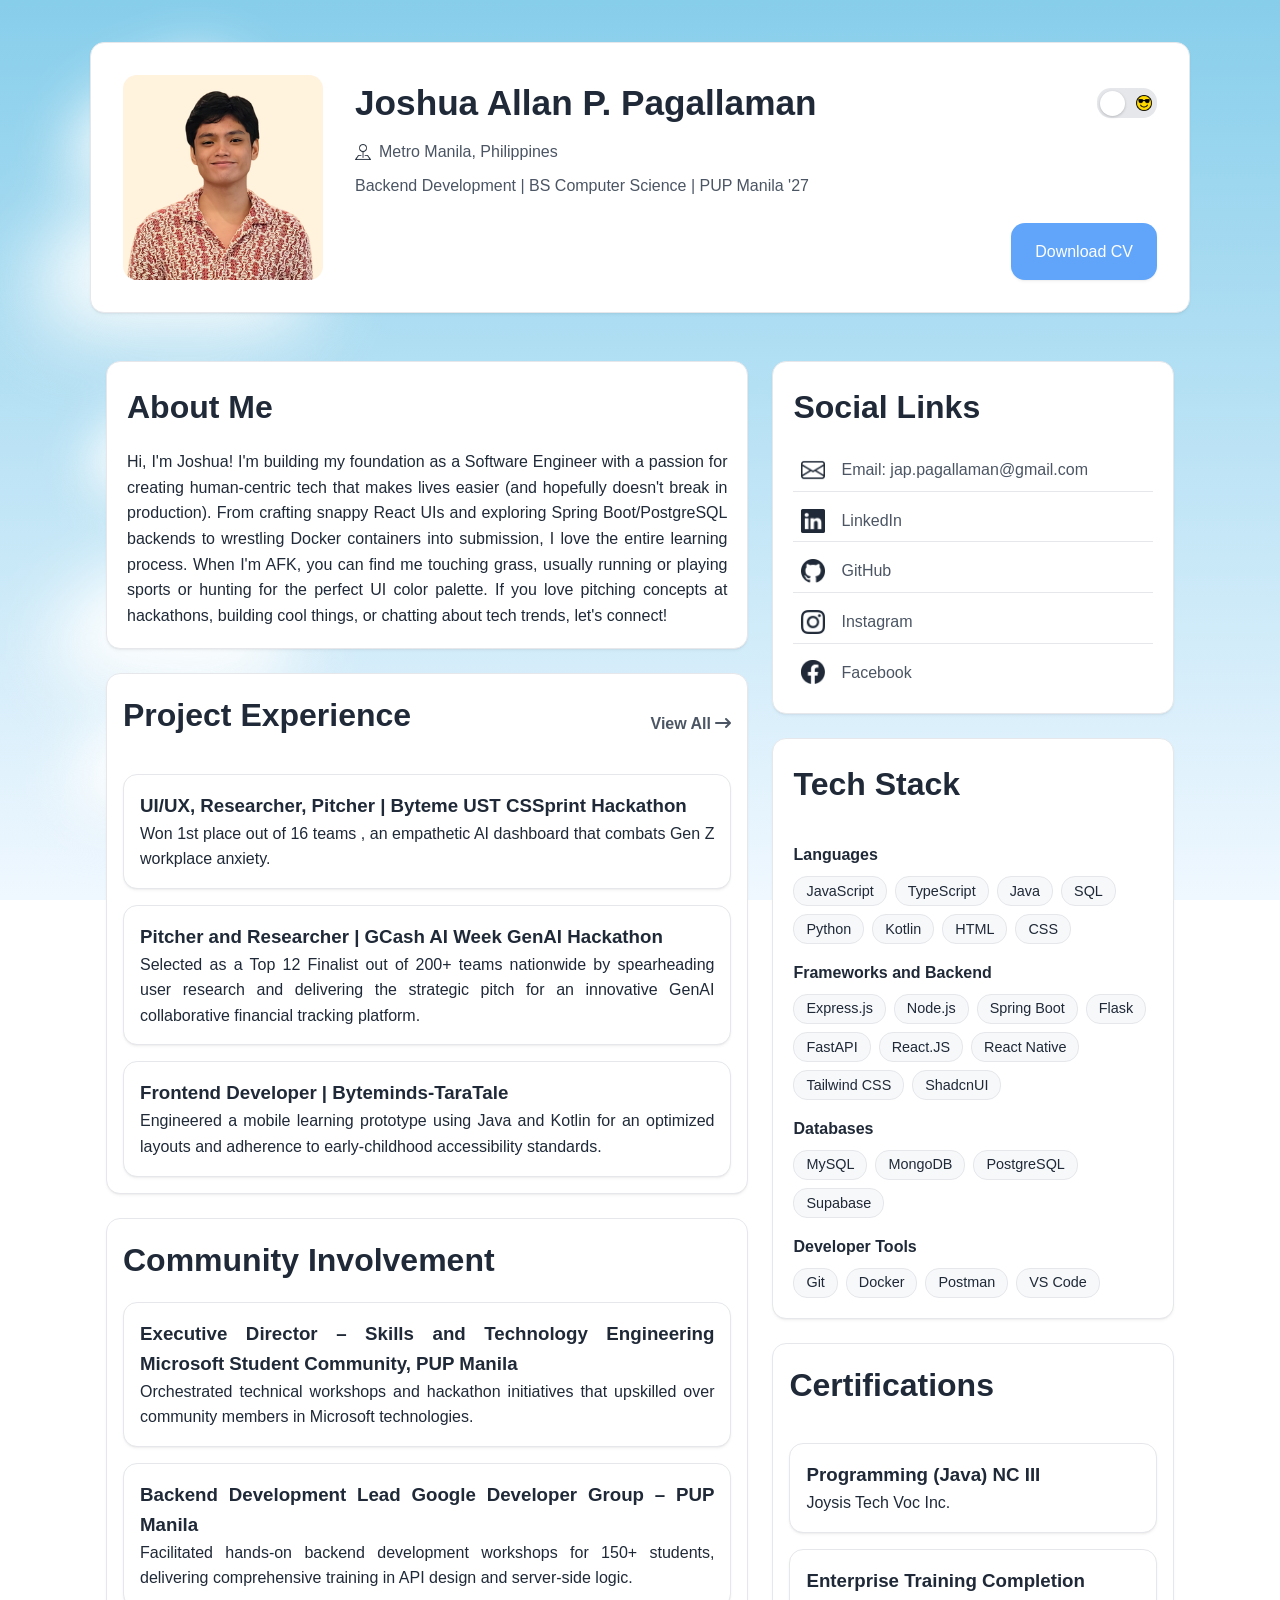
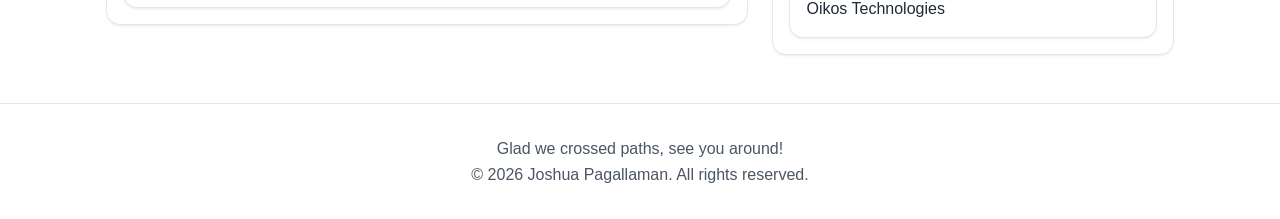
==== commit 8b72a889: "[Refactor] spacing and update bio & project title Adjust CSS spacing: reduce .tech-tags li padding (" ====
--- a/index.html
+++ b/index.html
@@ -98,16 +98,14 @@
           <section id="about">
             <h2>About Me</h2>
             <p>
-              Hi, I'm Joshua. I'm building my foundation as a Software Engineer
-              who cares deeply about the end-user experience.Whether I'm designing
-              a snappy React interface, wrestling Docker containers into submission, 
-              or pitching concepts at hackathons, my goal is always the same: 
-              build things that actually make people's lives easier and hopefully 
-              don't break in production. When I'm not optimizing Spring Boot backends 
-              or querying PostgreSQL, you can usually find me running or 
-              playing sports touching some grass other than that I may be finding the perfect color
-              palette for a website. If you're into human-centric tech, building cool things,
-              or just want to chat about the latest tech trends, let's connect!
+              Hi, I'm Joshua! I'm building my foundation as a Software Engineer 
+              with a passion for creating human-centric tech that makes lives easier 
+              (and hopefully doesn't break in production). From crafting snappy React 
+              UIs and exploring Spring Boot/PostgreSQL backends to wrestling Docker 
+              containers into submission, I love the entire learning process. When I'm AFK, 
+              you can find me touching grass, usually running or playing sports or hunting 
+              for the perfect UI color palette. If you love pitching concepts at hackathons, 
+              building cool things, or chatting about tech trends, let's connect!
             </p>
           </section>
 
@@ -140,7 +138,7 @@
               </article>
 
               <article class="project-card">
-                <h3>Frontend Developer | TaraTale (Contract)</h3>
+                <h3>Frontend Developer | Byteminds-TaraTale</h3>
                 <p>
                   Engineered a mobile learning prototype using Java and
                   Kotlin for an optimized layouts and adherence to early-childhood
--- a/css/styles.css
+++ b/css/styles.css
@@ -318,7 +318,7 @@
 }
 
 .tech-tags li {
-  padding: 0.4rem 0.75rem;
+  padding: 0.16rem 0.75rem;
   border: 1px solid var(--border-color);
   border-radius: var(--radius);
   background: var(--bg-primary);
@@ -389,7 +389,7 @@
   display: flex;
   align-items: center;
   gap: 1rem;
-  padding: 1rem 0.5rem;
+  padding: 0.5rem 0.5rem;
   text-decoration: none;
   color: var(--text-secondary);
   transition:
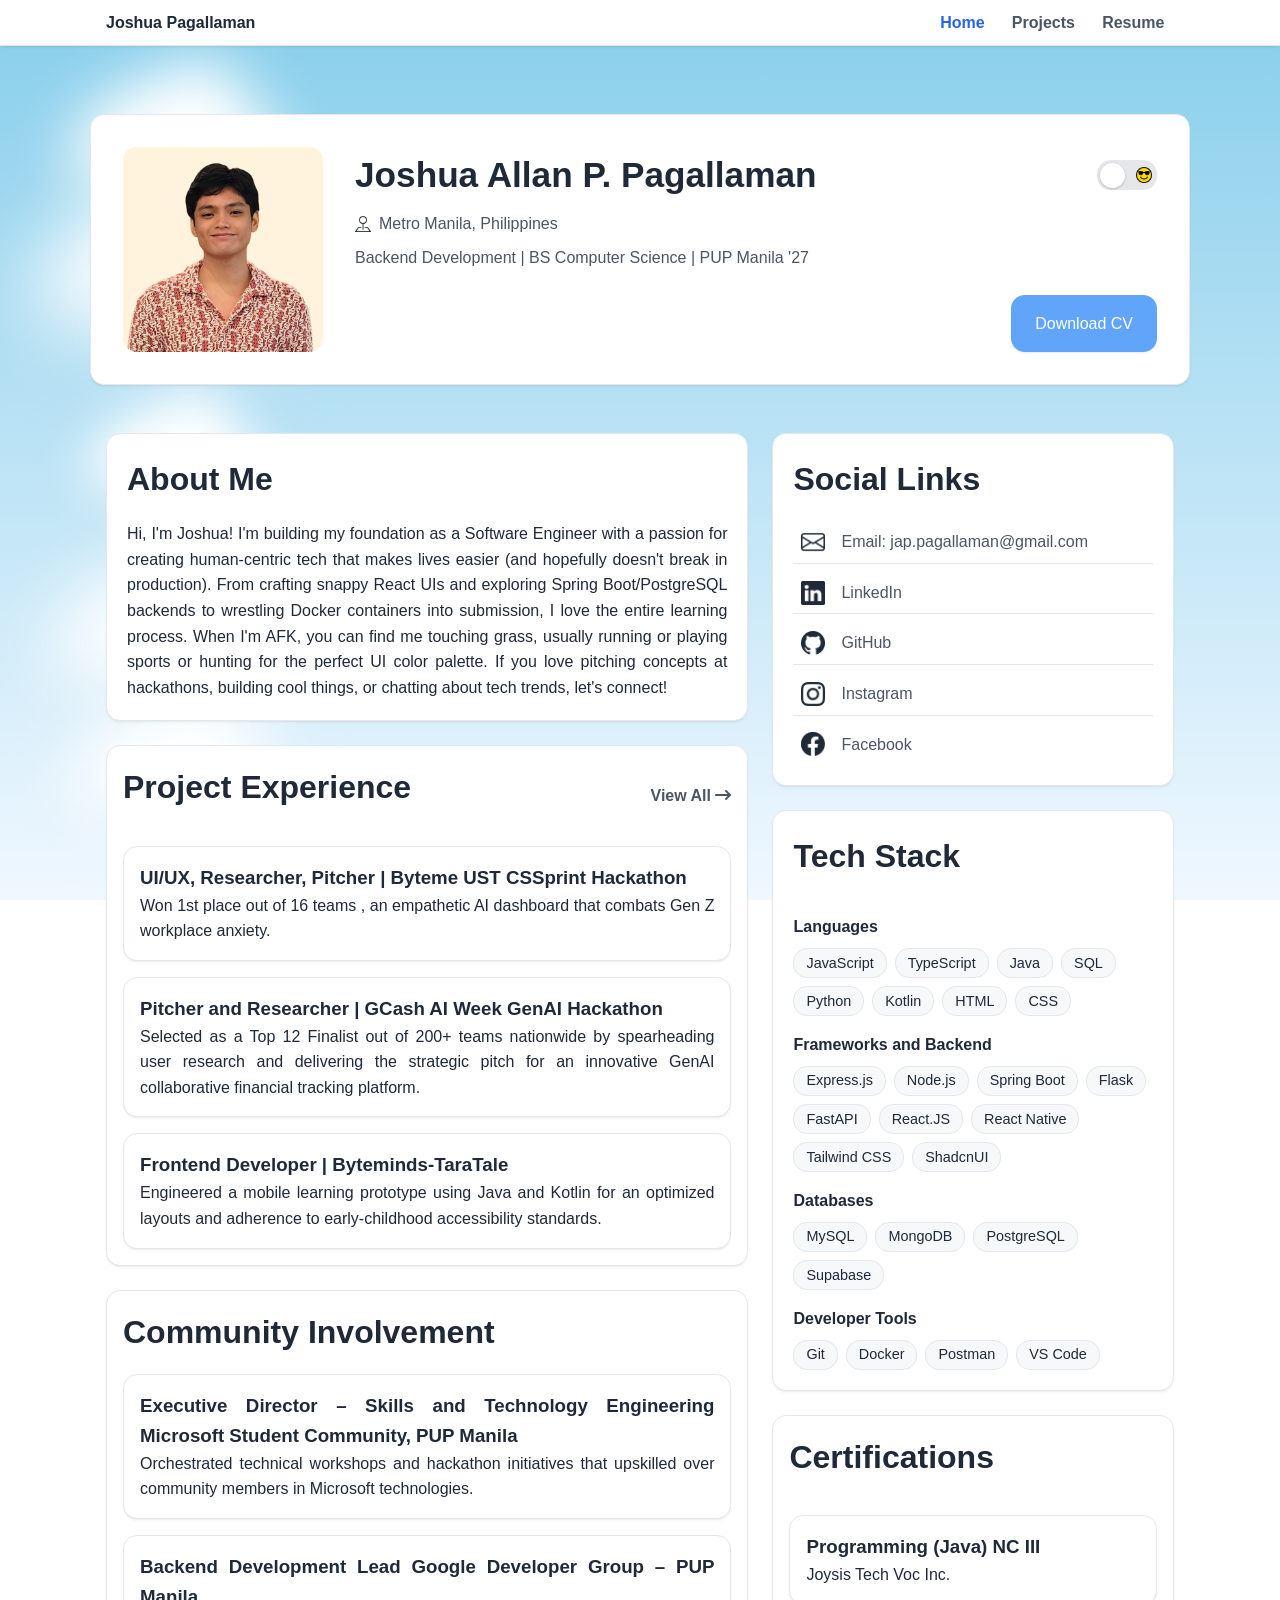
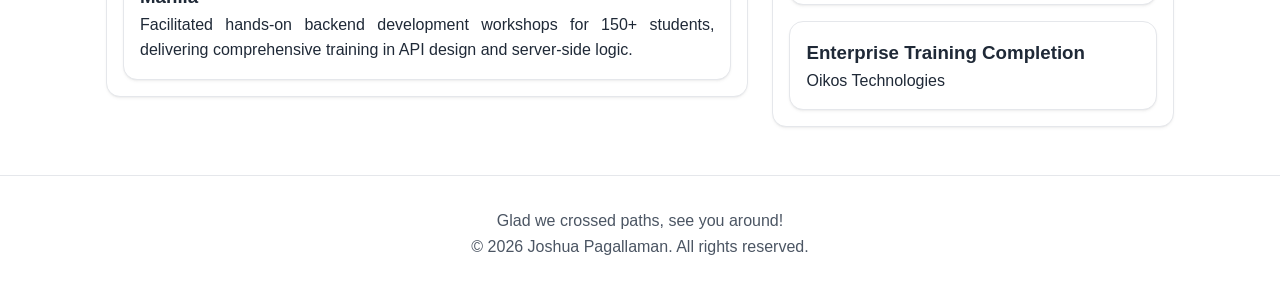
==== commit 1354caa3: "Add: responsive fixed navbar and project updates Introduce a fixed, responsive navbar with styles, b" ====
--- a/index.html
+++ b/index.html
@@ -18,12 +18,10 @@
     />
   </head>
   <body>
-    <!-- Starry background animation -->
     <div id="stars"></div>
     <div id="stars2"></div>
     <div id="stars3"></div>
 
-    <!-- Animated Clouds for Light Mode -->
     <div id="background-wrap">
       <div class="x1">
         <div class="cloud"></div>
@@ -42,13 +40,25 @@
       </div>
     </div>
 
-    <!-- Starry background animation for dark mode -->
-    <div id="stars"></div>
-    <div id="stars2"></div>
-    <div id="stars3"></div>
-
-    <!-- Header Section -->
     <header>
+      <nav class="navbar" role="navigation" aria-label="Main navigation">
+        <div class="navbar-inner">
+          <a class="navbar-brand" href="index.html">Joshua Pagallaman</a>
+          <div class="navbar-collapse" id="navbarNav">
+            <ul class="navbar-nav">
+              <li class="nav-item">
+                <a class="nav-link active" href="index.html" aria-current="page">Home <span class="sr-only">(current)</span></a>
+              </li>
+              <li class="nav-item">
+                <a class="nav-link" href="project-experience.html">Projects</a>
+              </li>
+              <li class="nav-item">
+                <a class="nav-link" href="assets/docs/PAGALLAMAN_CV (1).pdf" download aria-label="Download resume (PDF)">Resume</a>
+              </li>
+            </ul>
+          </div>
+        </div>
+      </nav>
       <section class="profile-header">
         <img
           src="assets/images/prof_portfolio.png"
@@ -80,12 +90,7 @@
           </p>
           <p>Backend Development | BS Computer Science | PUP Manila '27</p>
           <div class="profile-actions">
-            <a
-              href="assets/docs/PAGALLAMAN_CV (1).pdf"
-              download="Joshua_Pagallaman_Resume.pdf"
-              class="cta-button"
-              >Download CV</a
-            >
+            <a href="assets/docs/PAGALLAMAN_CV (1).pdf" download="Joshua_Pagallaman_Resume.pdf" class="cta-button" aria-label="Download resume (PDF)">Download CV</a>
           </div>
         </div>
       </section>
@@ -112,11 +117,11 @@
           <!-- Experience Section -->
           <section id="experience">
             <div class="section-head">
-              <h2>Project Experience</h2>
-              <a href="project-experience.html" class="view-all">
-                View All <i class="fa-solid fa-arrow-right-long"></i> </a
-              >
-            </div>
+                <h2>Project Experience</h2>
+                <a href="project-experience.html" class="view-all" aria-label="View all projects">
+                  View All <i class="fa-solid fa-arrow-right-long"></i>
+                </a>
+              </div>
             <div class="project-grid">
               <article class="project-card">
                 <h3>
@@ -148,7 +153,6 @@
             </div>
           </section>
 
-          <!-- Community Involvement Section -->
           <section id="community-involvement">
             <h2>Community Involvement</h2>
             <div class="project-grid">
@@ -179,15 +183,11 @@
         </div>
 
         <div class="right-column">
-          <!-- Social Links Section -->
           <section id="social">
             <h2>Social Links</h2>
             <ul class="social-icon-list">
               <li>
-                <a
-                  href="https://mail.google.com/mail/?view=cm&fs=1&to=jap.pagallaman@gmail.com"
-                  target="_blank"
-                >
+                <a href="https://mail.google.com/mail/?view=cm&fs=1&to=jap.pagallaman@gmail.com" target="_blank" aria-label="Send email to jap.pagallaman@gmail.com">
                   <img src="assets/icons/mailLogo.png" alt="Email" />
                   <span>Email: jap.pagallaman@gmail.com</span>
                 </a>
@@ -235,7 +235,6 @@
             </ul>
           </section>
 
-          <!-- Skills Section -->
           <section id="skills">
             <div class="section-head">
               <h2>Tech Stack</h2>
@@ -293,7 +292,6 @@
             </div>
           </section>
 
-          <!-- Certifications Section -->
           <section id="certifications">
             <div class="section-head">
               <h2>Certifications</h2>
@@ -314,7 +312,6 @@
       </div>
     </main>
 
-    <!-- Footer -->
     <footer>
       <p>Glad we crossed paths, see you around!</p>
       <p>&copy; 2026 Joshua Pagallaman. All rights reserved.</p>
@@ -342,5 +339,6 @@
         });
       })();
     </script>
+    <script src="js/navbar.js"></script>
   </body>
 </html>
--- a/css/styles.css
+++ b/css/styles.css
@@ -20,6 +20,7 @@
 
   --container: 1100px;
   --radius: 14px;
+  --navbar-height: 72px;
   --shadow-sm:
     0 1px 2px -1px hsl(var(--shadow-color) / 0.1),
     0 2px 4px -2px hsl(var(--shadow-color) / 0.1);
@@ -53,7 +54,7 @@
   line-height: 1.6;
   color: var(--text-primary);
   background-color: var(--bg-primary);
-  padding-top: 10px;
+  padding-top: calc(10px + var(--navbar-height));
   transition:
     background-color 0.3s ease,
     color 0.25s ease;
@@ -126,6 +127,148 @@
   -webkit-user-drag: none;
 }
 
+.site-nav {
+  max-width: var(--container);
+  margin: 1rem auto;
+  padding: 0 1rem;
+  display: flex;
+  justify-content: flex-end;
+  gap: 1rem;
+  align-items: center;
+}
+
+.site-nav .nav-link {
+  text-decoration: none;
+  color: var(--text-secondary);
+  font-weight: 600;
+  padding: 0.35rem 0.6rem;
+  border-radius: 8px;
+  transition: color 0.2s ease, transform 0.15s ease;
+}
+
+.site-nav .nav-link:hover {
+  color: var(--primary-color);
+  transform: translateY(-2px);
+}
+
+.navbar {
+  width: 100%;
+  left: 0;
+  right: 0;
+  padding: 0.6rem 0; 
+  background-color: var(--bg-secondary);
+  border-bottom: 1px solid var(--border-color);
+  box-shadow: var(--shadow-sm);
+  position: fixed;
+  top: 0;
+  z-index: 1000;
+  transition: transform 220ms ease, box-shadow 200ms ease, padding 200ms ease;
+}
+
+.navbar-inner {
+  max-width: var(--container);
+  margin: 0 auto;
+  display: flex;
+  align-items: center;
+  justify-content: space-between;
+  gap: 1rem;
+  padding: 0 1rem;
+}
+
+.navbar--scrolled {
+  box-shadow: var(--shadow-lg);
+  padding: 0.25rem 0;
+}
+
+.navbar--hidden {
+  transform: translateY(-120%);
+}
+
+.navbar-brand {
+  font-weight: 700;
+  color: var(--text-primary);
+  text-decoration: none;
+}
+
+.navbar-toggler {
+  background: transparent;
+  border: 1px solid var(--border-color);
+  padding: 0.25rem 0.5rem;
+  border-radius: 8px;
+  cursor: pointer;
+  display: inline-flex;
+  align-items: center;
+  justify-content: center;
+}
+
+.navbar-toggler:focus {
+  outline: 3px solid rgba(37,99,235,0.2);
+}
+
+.navbar-toggler-icon {
+  font-size: 1.1rem;
+}
+
+.navbar-collapse {
+  display: flex;
+  gap: 1rem;
+}
+
+.navbar-nav {
+  list-style: none;
+  display: flex;
+  gap: 0.5rem;
+  padding: 0;
+  margin: 0;
+  align-items: center;
+}
+
+.nav-item {}
+
+.nav-link {
+  text-decoration: none;
+  color: var(--text-secondary);
+  padding: 0.35rem 0.6rem;
+  border-radius: 8px;
+  font-weight: 600;
+}
+
+.nav-link:hover {
+  color: var(--primary-color);
+}
+
+.nav-link.active,
+.nav-link[aria-current="page"] {
+  color: var(--primary-color);
+  font-weight: 700;
+}
+
+.sr-only {
+  position: absolute !important;
+  height: 1px; width: 1px;
+  overflow: hidden;
+  clip: rect(1px, 1px, 1px, 1px);
+  white-space: nowrap;
+}
+
+/* Responsive collapse behavior */
+@media (max-width: 768px) {
+  .navbar-collapse { display: none; }
+  .navbar-collapse.show { display: block; }
+  .navbar { align-items: flex-start; }
+  .navbar-nav { flex-direction: column; gap: 0.25rem; }
+}
+
+/* Indent list items in project cards for readability */
+.project-card ul {
+  padding-left: 1.25rem;
+  margin: 0.5rem 0 0.5rem 0;
+}
+
+.project-card ul li {
+  margin-bottom: 0.45rem;
+}
+
 .slider-icon {
   display: flex;
   align-items: center;
@@ -500,10 +643,9 @@
 }
 
 
-/* Starry Night Animation */
 :root[data-theme="dark"] body {
   background: radial-gradient(ellipse at bottom, #1b2735 0%, #090a0f 100%);
-  overflow-x: hidden; /* Prevent horizontal scrollbar */
+  overflow-x: hidden; 
 }
 
 #stars, #stars2, #stars3 {
@@ -514,20 +656,20 @@
   bottom: 0;
   width: 100%;
   height: 100%;
-  display: none; /* Hidden by default */
+  display: none;
 }
 
 :root[data-theme="dark"] #stars,
 :root[data-theme="dark"] #stars2,
 :root[data-theme="dark"] #stars3 {
-    display: block; /* Only display in dark mode */
+    display: block; 
 }
 
 #stars {
   width: 1px;
   height: 1px;
   background: transparent;
-  box-shadow: /* A large number of stars... */ 698px 1803px #FFF, 1339px 1485px #FFF, 149px 1499px #FFF, 1135px 1033px #FFF, 1441px 1314px #FFF, 1379px 1605px #FFF, 1129px 129px #FFF, 1137px 114px #FFF, 1305px 529px #FFF, 1237px 1331px #FFF, 111px 1245px #FFF, 128px 1199px #FFF, 1385px 1430px #FFF, 1335px 1337px #FFF, 1920px 184px #FFF, 191px 1182px #FFF, 1469px 1083px #FFF, 135px 144px #FFF, 1359px 1319px #FFF, 1895px 1849px #FFF; /* ...many more stars */
+  box-shadow: 698px 1803px #FFF, 1339px 1485px #FFF, 149px 1499px #FFF, 1135px 1033px #FFF, 1441px 1314px #FFF, 1379px 1605px #FFF, 1129px 129px #FFF, 1137px 114px #FFF, 1305px 529px #FFF, 1237px 1331px #FFF, 111px 1245px #FFF, 128px 1199px #FFF, 1385px 1430px #FFF, 1335px 1337px #FFF, 1920px 184px #FFF, 191px 1182px #FFF, 1469px 1083px #FFF, 135px 144px #FFF, 1359px 1319px #FFF, 1895px 1849px #FFF; /* ...many more stars */
   animation: animStar 50s linear infinite;
 }
 
@@ -535,7 +677,7 @@
   width: 2px;
   height: 2px;
   background: transparent;
-  box-shadow: /* A medium number of stars... */ 1830px 1146px #FFF, 1479px 338px #FFF, 142px 1591px #FFF, 1534px 1285px #FFF, 413px 1217px #FFF, 1544px 1038px #FFF, 1050px 1213px #FFF, 143px 152px #FFF, 1288px 1232px #FFF, 1151px 124px #FFF; /* ...many more stars */
+  box-shadow: 1830px 1146px #FFF, 1479px 338px #FFF, 142px 1591px #FFF, 1534px 1285px #FFF, 413px 1217px #FFF, 1544px 1038px #FFF, 1050px 1213px #FFF, 143px 152px #FFF, 1288px 1232px #FFF, 1151px 124px #FFF; /* ...many more stars */
   animation: animStar 100s linear infinite;
 }
 
@@ -543,7 +685,7 @@
   width: 3px;
   height: 3px;
   background: transparent;
-  box-shadow: /* A smaller number of stars... */ 1014px 1209px #FFF, 108px 1008px #FFF, 1903px 133px #FFF, 1496px 1032px #FFF, 1146px 1841px #FFF; /* ...many more stars */
+  box-shadow: 1014px 1209px #FFF, 108px 1008px #FFF, 1903px 133px #FFF, 1496px 1032px #FFF, 1146px 1841px #FFF; /* ...many more stars */
   animation: animStar 150s linear infinite;
 }
 
@@ -556,19 +698,18 @@
   }
 }
 
-/* Animated Clouds for Light Mode */
 :root:not([data-theme="dark"]) #background-wrap {
   bottom: 0;
   left: 0;
   position: fixed;
   right: 0;
   top: 0;
-  z-index: 0; /* Ensure it's behind the content */
+  z-index: 0; 
   overflow: hidden;
 }
 
 .cloud {
-  background: #ffffff; /* White clouds */
+  background: #ffffff; 
   border-radius: 100px;
   box-shadow: 0 8px 5px rgba(0, 0, 0, 0.1);
   height: 120px;
@@ -600,63 +741,60 @@
   top: -90px;
 }
 
-/* Positioning and Animation for each cloud */
 .x1, .x2, .x3, .x4, .x5 {
   position: absolute;
-  filter: blur(50px); /* Adds a soft blur to the clouds */
-  left: 0; /* Start from the left edge */
+  filter: blur(50px); 
+  left: 0; 
 }
 
 .x1 {
   animation: moveclouds 25s linear infinite;
-  animation-delay: -5s; /* Starts 5s into the animation */
+  animation-delay: -5s; 
   top: 10%;
   transform: scale(0.6);
 }
 
 .x2 {
   animation: moveclouds 35s linear infinite;
-  animation-delay: -18s; /* Starts 18s into the animation */
+  animation-delay: -18s; 
   top: 25%;
   transform: scale(0.8);
 }
 
 .x3 {
   animation: moveclouds 30s linear infinite;
-  animation-delay: -10s; /* Starts 10s into the animation */
+  animation-delay: -10s;
   top: 45%;
   transform: scale(0.5);
 }
 
 .x4 {
   animation: moveclouds 40s linear infinite;
-  animation-delay: -25s; /* Starts 25s into the animation */
+  animation-delay: -25s;
   top: 65%;
   transform: scale(0.7);
 }
 
 .x5 {
   animation: moveclouds 28s linear infinite;
-  animation-delay: 0s; /* Starts at the beginning */
+  animation-delay: 0s; 
   top: 80%;
   transform: scale(0.6);
 }
 
-/* Hide clouds in dark mode */
 :root[data-theme="dark"] #background-wrap {
   display: none;
 }
 
 @keyframes moveclouds {
   0% {
-    transform: translateX(100vw); /* Start completely off-screen to the right */
+    transform: translateX(100vw);
   }
   100% {
-    transform: translateX(-100%); /* End completely off-screen to the left */
+    transform: translateX(-100%);
   }
 }
 
-/* Light Mode Sky Gradient Background */
 :root:not([data-theme="dark"]) body {
   background: linear-gradient(to bottom, #87ceeb, #f0f8ff);
   background-attachment: fixed;
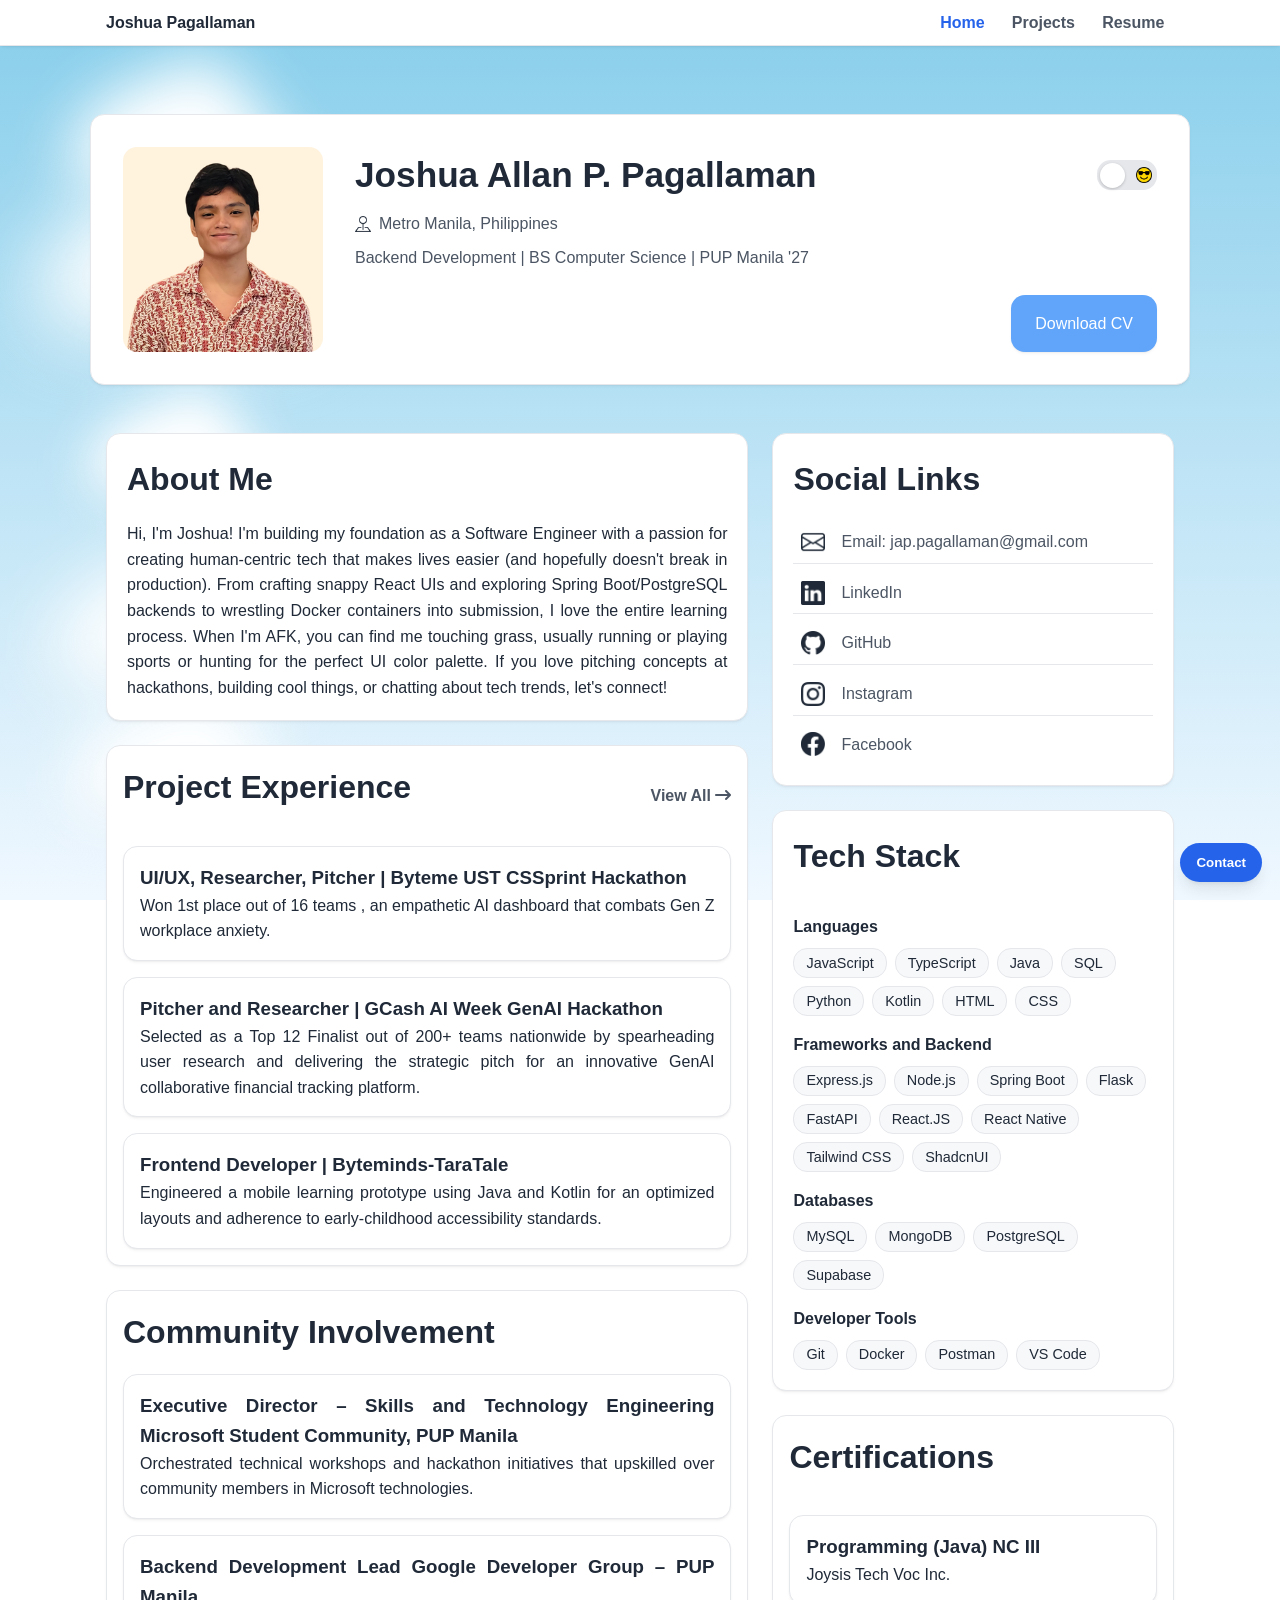
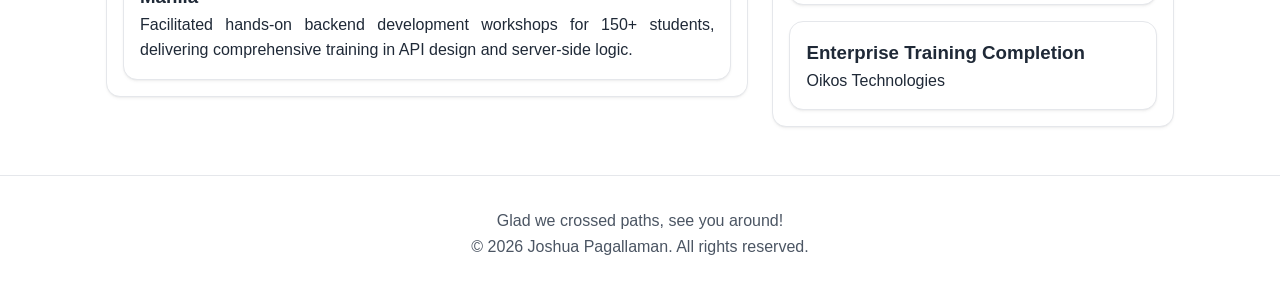
==== commit 37a3e98d: "Add: contact modal, form JS, and PHP portable Add an interactive contact modal and client-side form " ====
--- a/index.html
+++ b/index.html
@@ -317,6 +317,18 @@
       <p>&copy; 2026 Joshua Pagallaman. All rights reserved.</p>
     </footer>
 
+    <!-- Interactive Modal (used for project details and contact form) -->
+    <div id="interactive-modal" class="modal hidden" aria-hidden="true" role="dialog" aria-labelledby="modal-title">
+      <div class="modal-backdrop" id="modal-backdrop"></div>
+      <div class="modal-panel" role="document">
+        <button class="modal-close" id="modal-close" aria-label="Close modal">&times;</button>
+        <h2 id="modal-title"></h2>
+        <div id="modal-content"></div>
+      </div>
+    </div>
+
+    <button id="contact-btn" class="contact-btn" aria-label="Open contact form">Contact</button>
+
     <script>
       (() => {
         const root = document.documentElement;
@@ -340,5 +352,6 @@
       })();
     </script>
     <script src="js/navbar.js"></script>
+    <script src="js/main.js"></script>
   </body>
 </html>
--- a/css/styles.css
+++ b/css/styles.css
@@ -223,7 +223,7 @@
   align-items: center;
 }
 
-.nav-item {}
+
 
 .nav-link {
   text-decoration: none;
@@ -798,4 +798,29 @@
 :root:not([data-theme="dark"]) body {
   background: linear-gradient(to bottom, #87ceeb, #f0f8ff);
   background-attachment: fixed;
+}
+
+/* Modal & Contact Button Styles */
+.modal.hidden { display: none; }
+.modal { position: fixed; inset: 0; z-index: 2000; }
+.modal-backdrop { position: absolute; inset: 0; background: rgba(0,0,0,0.45); backdrop-filter: blur(2px); }
+.modal-panel { position: relative; max-width: 760px; margin: 6vh auto; background: var(--bg-secondary); color: var(--text-primary); border-radius: 12px; padding: 1.25rem; box-shadow: var(--shadow-lg); border: 1px solid var(--border-color); z-index: 2; }
+.modal-close { position: absolute; right: 12px; top: 8px; background: transparent; border: none; font-size: 1.5rem; cursor: pointer; color: var(--text-secondary); }
+.modal-panel h2 { margin-top: 0; }
+.modal-panel p { color: var(--text-secondary); }
+
+.contact-btn { position: fixed; right: 18px; bottom: 18px; z-index: 2100; background: var(--primary-color); color: #fff; border: none; border-radius: 999px; padding: 0.75rem 1rem; box-shadow: var(--shadow-lg); cursor: pointer; font-weight: 700; }
+.contact-btn:focus { outline: 3px solid rgba(37,99,235,0.18); }
+
+.form-row { margin-bottom: 0.85rem; display: flex; flex-direction: column; gap: 0.35rem; }
+.form-row label { font-weight: 600; color: var(--text-primary); }
+.form-row input, .form-row textarea { padding: 0.6rem 0.75rem; border-radius: 8px; border: 1px solid var(--border-color); background: transparent; color: var(--text-primary); }
+.form-row input:focus, .form-row textarea:focus { outline: none; box-shadow: 0 0 0 3px rgba(37,99,235,0.06); border-color: var(--primary-color); }
+.field-error { color: #d9534f; font-size: 0.9rem; min-height: 1.1rem; }
+.form-actions { display: flex; gap: 0.5rem; align-items: center; margin-top: 0.5rem; }
+.cta-button.secondary { background: transparent; border: 1px solid var(--border-color); color: var(--text-primary); }
+
+@media (max-width: 520px) {
+  .modal-panel { margin: 4vh 12px; padding: 1rem; }
+  .contact-btn { right: 12px; bottom: 12px; padding: 0.5rem 0.75rem; }
 }
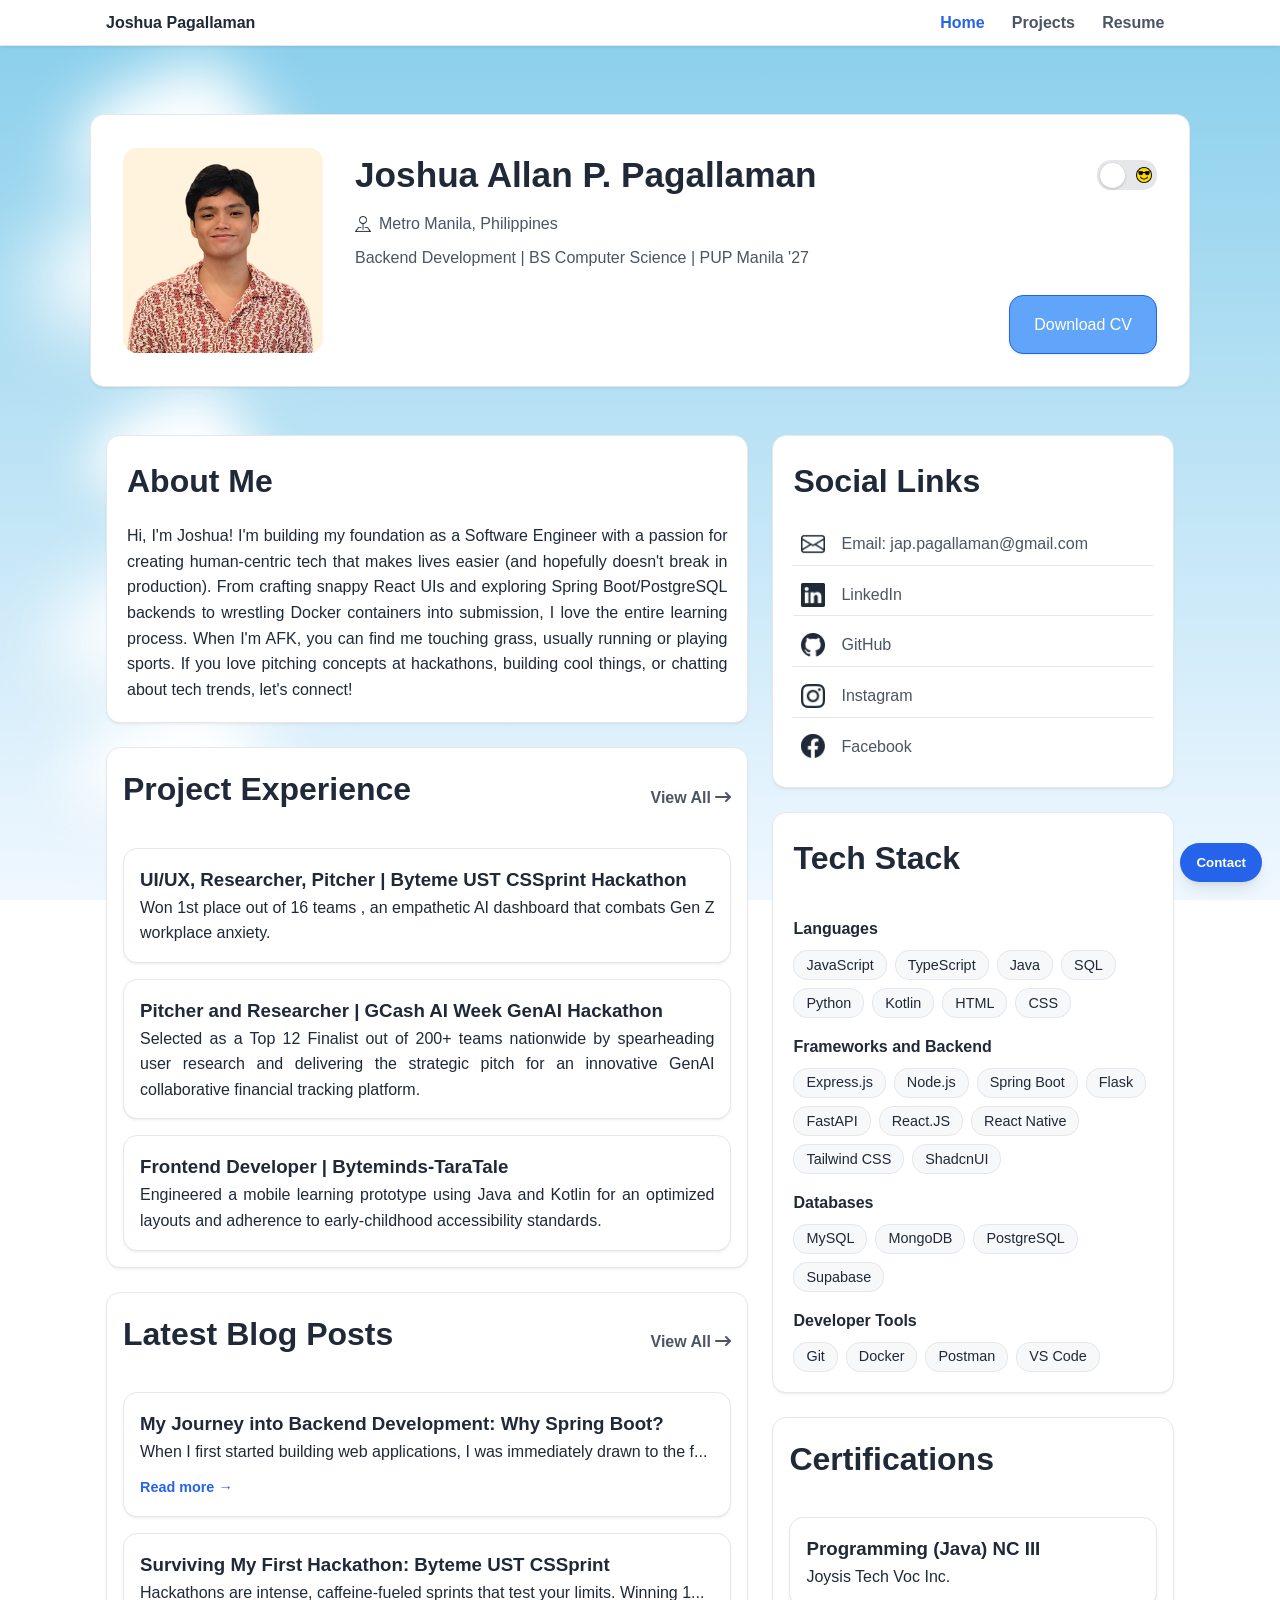
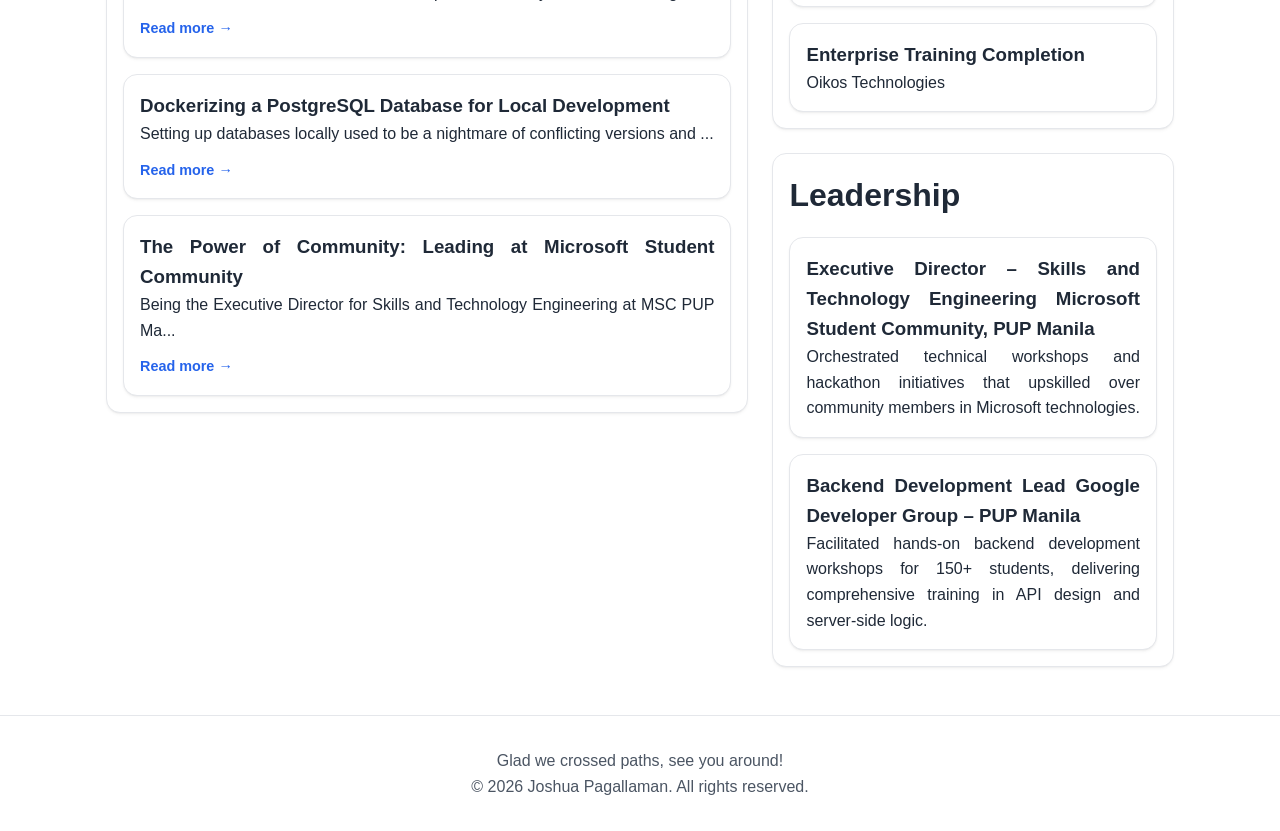
==== commit fc458bc3: "feat: enhance layout and add dynamic data fetching" ====
--- a/index.html
+++ b/index.html
@@ -108,8 +108,8 @@
               (and hopefully doesn't break in production). From crafting snappy React 
               UIs and exploring Spring Boot/PostgreSQL backends to wrestling Docker 
               containers into submission, I love the entire learning process. When I'm AFK, 
-              you can find me touching grass, usually running or playing sports or hunting 
-              for the perfect UI color palette. If you love pitching concepts at hackathons, 
+              you can find me touching grass, usually running or playing sports.
+              If you love pitching concepts at hackathons, 
               building cool things, or chatting about tech trends, let's connect!
             </p>
           </section>
@@ -153,31 +153,23 @@
             </div>
           </section>
 
-          <section id="community-involvement">
-            <h2>Community Involvement</h2>
-            <div class="project-grid">
-              <article class="project-card">
-                <h3>
-                  Executive Director – Skills and Technology Engineering
-                  Microsoft Student Community, PUP Manila
-                </h3>
-                <p>
-                  Orchestrated technical workshops and hackathon initiatives
-                  that upskilled over community members in
-                  Microsoft technologies.
-                </p>
-              </article>
-
-              <article class="project-card">
-                <h3>
-                  Backend Development Lead Google Developer Group – PUP Manila
-                </h3>
-                <p>
-                  Facilitated hands-on backend development workshops for 150+
-                  students, delivering comprehensive training in API design and
-                  server-side logic.
-                </p>
-              </article>
+          <section id="blog-section">
+            <div class="section-head">
+              <h2>Latest Blog Posts</h2>
+              <a href="#" class="view-all" aria-label="View all blog posts">
+                View All <i class="fa-solid fa-arrow-right-long"></i>
+              </a>
+            </div>
+            
+            <div id="blog-content-container">
+              <div id="loading-spinner" class="loader">Loading posts...</div>
+
+              <div id="error-message" class="error-message hidden">
+                Failed to load blog posts. Please try again later.
+              </div>
+
+              <div id="blog-list" class="project-grid hidden">
+              </div>
             </div>
           </section>
         </div>
@@ -308,6 +300,34 @@
               </article>
             </div>
           </section>
+
+          <section id="community-involvement">
+            <h2>Leadership</h2>
+            <div class="project-grid">
+              <article class="project-card">
+                <h3>
+                  Executive Director – Skills and Technology Engineering
+                  Microsoft Student Community, PUP Manila
+                </h3>
+                <p>
+                  Orchestrated technical workshops and hackathon initiatives
+                  that upskilled over community members in
+                  Microsoft technologies.
+                </p>
+              </article>
+
+              <article class="project-card">
+                <h3>
+                  Backend Development Lead Google Developer Group – PUP Manila
+                </h3>
+                <p>
+                  Facilitated hands-on backend development workshops for 150+
+                  students, delivering comprehensive training in API design and
+                  server-side logic.
+                </p>
+              </article>
+            </div>
+          </section>
         </div>
       </div>
     </main>
--- a/css/styles.css
+++ b/css/styles.css
@@ -364,6 +364,7 @@
   padding: 1rem 1.5rem;
   background-color: var(--primary-color-dark);
   color: white;
+  border: 1px solid var(--primary-color);
   border-radius: var(--radius);
   text-decoration: none;
   font-weight: 500;
@@ -561,14 +562,8 @@
   max-width: 70ch;
 }
 
-#experience {
-  background-color: var(--bg-secondary);
-  border: 1px solid var(--border-color);
-  border-radius: var(--radius);
-  padding: 1rem;
-  box-shadow: var(--shadow-sm);
-}
-
+#experience,
+#blog-section,
 #community-involvement {
   background-color: var(--bg-secondary);
   border: 1px solid var(--border-color);
@@ -823,4 +818,12 @@
 @media (max-width: 520px) {
   .modal-panel { margin: 4vh 12px; padding: 1rem; }
   .contact-btn { right: 12px; bottom: 12px; padding: 0.5rem 0.75rem; }
-}+}
+
+/* Dynamic Data Section */
+.hidden { display: none !important; }
+.loader { font-weight: 500; color: var(--text-secondary); text-align: center; padding: 2rem; }
+.loader::after { content: ''; display: inline-block; width: 1.2rem; height: 1.2rem; margin-left: 0.5rem; border: 2px solid var(--text-secondary); border-right-color: transparent; border-radius: 50%; animation: spin 1s linear infinite; vertical-align: middle; }
+@keyframes spin { to { transform: rotate(360deg); } }
+.error-message { color: #d9534f; background-color: #fdf2f2; border: 1px solid #f8cbcb; padding: 1rem; border-radius: var(--radius); text-align: center; margin-bottom: 1rem; }
+:root[data-theme="dark"] .error-message { background-color: #2c1212; border-color: #5a2626; color: #fca5a5; }
